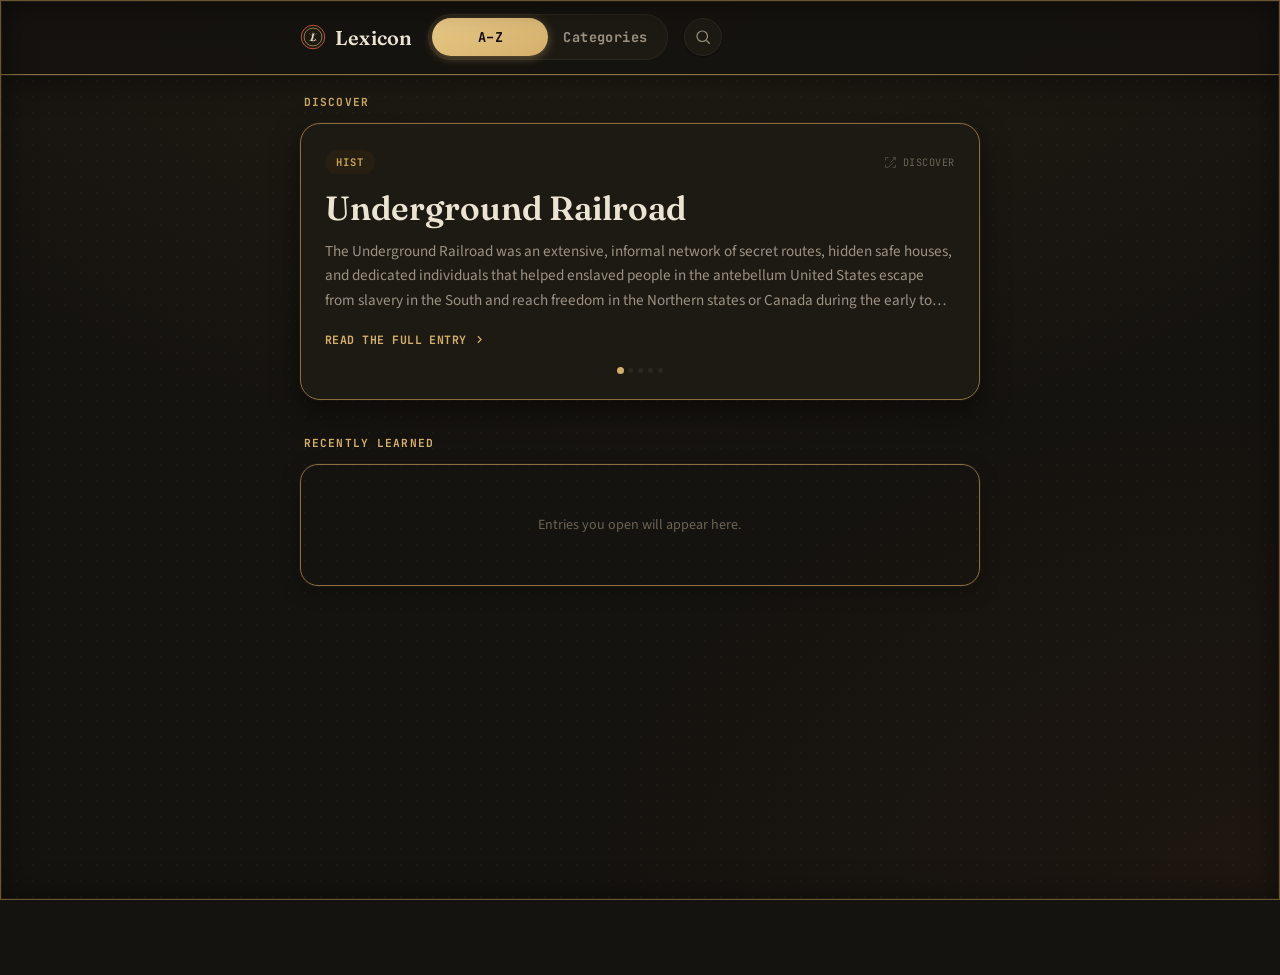
==== index.html @ 49549f56 "Initial commit" ====
<!DOCTYPE html>
<html lang="en">
<head>
<meta charset="UTF-8" />
<meta name="viewport" content="width=device-width, initial-scale=1.0, viewport-fit=cover" />
<meta name="theme-color" content="#15130F" />
<title>Lexicon — A Modern Encyclopedia</title>
<link rel="preconnect" href="https://fonts.googleapis.com">
<link rel="preconnect" href="https://fonts.gstatic.com" crossorigin>
<link href="https://fonts.googleapis.com/css2?family=Fraunces:opsz,wght@9..144,300..700&family=Source+Sans+3:wght@400;500;600&family=JetBrains+Mono:wght@500&display=swap" rel="stylesheet">
<link rel="stylesheet" href="style.css">
</head>
<body>

  <div class="app-frame" aria-hidden="true"></div>

  <!-- Top bar -->
  <header class="topbar">
    <div class="topbar-inner">
      <div class="brand" id="brand-home-btn" role="button" tabindex="0" aria-label="Go to home">
        <svg class="brand-mark" viewBox="0 0 32 32" fill="none">
          <circle cx="16" cy="16" r="15" fill="#1D1A14"/>
          <circle cx="16" cy="16" r="14.5" stroke="#C2553D" stroke-width="1.2"/>
          <circle cx="16" cy="16" r="11" stroke="#D4AF6A" stroke-width="0.8"/>
          <path d="M16 9 L16 23 M11 11 L21 21 M21 11 L11 21" stroke="#D4AF6A" stroke-width="0.7" opacity="0.5"/>
          <text x="16" y="20.5" font-family="Fraunces, serif" font-size="13" font-style="italic" font-weight="600" fill="#ECE4D3" text-anchor="middle">L</text>
        </svg>
        <span class="brand-text">Lexicon</span>
      </div>
      <div class="view-toggle" data-active="atoz" role="tablist" aria-label="Browse mode">
        <div class="toggle-slider"></div>
        <button class="toggle-btn active" data-view="atoz" role="tab" aria-selected="true">A–Z</button>
        <button class="toggle-btn" data-view="category" role="tab" aria-selected="false">Categories</button>
      </div>
      <button class="search-btn" id="search-btn" aria-label="Search">
        <svg width="18" height="18" viewBox="0 0 24 24" fill="none" stroke="currentColor" stroke-width="1.6"><circle cx="11" cy="11" r="7"/><line x1="21" y1="21" x2="16.65" y2="16.65"/></svg>
      </button>
    </div>
  </header>

  <main class="main">

    <!-- HOME VIEW -->
    <section id="view-home" class="view active">
      <div class="content-wrap home-wrap">
        <p class="home-section-label">Discover</p>
        <div class="featured-card-stage" id="featured-card-stage">
          <!-- featured card injected here -->
        </div>

        <p class="home-section-label home-recent-label">Recently Learned</p>
        <div class="recent-list-frame">
          <div class="recent-list" id="recent-list">
            <!-- recent entries injected here -->
          </div>
          <p class="recent-empty-state" id="recent-empty-state">Entries you open will appear here.</p>
        </div>
      </div>
    </section>

    <!-- A-Z VIEW -->
    <section id="view-atoz" class="view">
      <div class="content-wrap">
        <div class="list-pane" id="entry-list"></div>
      </div>
      <!-- Signature element: dictionary thumb-index rail -->
      <nav class="az-rail" id="az-rail" aria-label="Jump to letter"></nav>
    </section>

    <!-- CATEGORY VIEW -->
    <section id="view-category" class="view">
      <div class="content-wrap category-grid" id="category-grid"></div>
    </section>

    <!-- CATEGORY DETAIL (A-Z within one category) -->
    <section id="view-category-detail" class="view">
      <div class="category-detail-header">
        <button class="back-btn" id="back-to-categories">
          <span class="back-btn-icon"><svg width="15" height="15" viewBox="0 0 24 24" fill="none" stroke="currentColor" stroke-width="2.5"><path d="M15 18l-6-6 6-6"/></svg></span>
          Categories
        </button>
        <h1 class="category-detail-title" id="category-detail-title"></h1>
        <p class="category-detail-desc" id="category-detail-desc"></p>
      </div>
      <div class="content-wrap">
        <div class="list-pane" id="category-entry-list"></div>
      </div>
    </section>

    <!-- ENTRY PAGE -->
    <section id="view-entry" class="view">
      <div class="entry-page">
        <div class="entry-page-sheet">
          <div class="entry-page-sheet-inner">
            <button class="back-btn" id="back-from-entry">
              <span class="back-btn-icon"><svg width="15" height="15" viewBox="0 0 24 24" fill="none" stroke="currentColor" stroke-width="2.5"><path d="M15 18l-6-6 6-6"/></svg></span>
              Back
            </button>
            <div class="entry-page-content" id="entry-page-content"></div>
          </div>
        </div>
      </div>
    </section>

    <!-- SEARCH OVERLAY -->
    <section id="view-search" class="view">
      <div class="search-header">
        <div class="search-input-wrap">
          <svg width="18" height="18" viewBox="0 0 24 24" fill="none" stroke="currentColor" stroke-width="1.6"><circle cx="11" cy="11" r="7"/><line x1="21" y1="21" x2="16.65" y2="16.65"/></svg>
          <input type="text" id="search-input" class="search-input" placeholder="Search the encyclopedia…" autocomplete="off" autocorrect="off" spellcheck="false" />
          <button class="search-clear-btn" id="search-clear-btn" aria-label="Clear search" hidden>
            <svg width="14" height="14" viewBox="0 0 24 24" fill="none" stroke="currentColor" stroke-width="2"><path d="M18 6L6 18M6 6l12 12"/></svg>
          </button>
        </div>
        <button class="search-cancel-btn" id="search-cancel-btn">Cancel</button>
      </div>
      <div class="content-wrap">
        <div class="list-pane" id="search-results"></div>
        <div class="search-empty-state" id="search-empty-state">
          <p>Start typing to search across every category.</p>
        </div>
      </div>
    </section>

  </main>

  <script src="data.bundle.js"></script>
  <script src="app.js"></script>
</body>
</html>
---- style.css ----
/* ============================================
   LEXICON — Design Tokens
   Fine-press library, after dark: gold leaf,
   oxblood embers, parchment ink on black
   ============================================ */
:root {
  --paper:      #15130F;
  --paper-dim:  #1A1712;
  --paper-deep: #0E0C09;
  --surface:    #1D1A14;
  --surface-raised: #262119;
  --ink:        #ECE4D3;
  --ink-soft:   #9C9282;
  --ink-faint:  #6B6354;
  --oxblood:    #C2553D;
  --oxblood-deep: #8F3D2C;
  --gold:       #D4AF6A;
  --gold-soft:  #E8C988;
  --gold-dim:   #8A6E3F;
  --stone:      #4A4338;
  --hairline:   #2C2720;
  --hairline-soft: #221E18;

  /* category accents — jewel tones for dark surfaces */
  --acc-science:      #5FB8A0;
  --acc-science-bg:   #18241F;
  --acc-mythology:    #B08FE0;
  --acc-mythology-bg: #211C2C;
  --acc-art:          #E0935C;
  --acc-art-bg:       #271D14;
  --acc-history:      #C9A24E;
  --acc-history-bg:   #261F12;
  --acc-geography:    #4FA8D8;
  --acc-geography-bg: #142530;
  --acc-philosophy:   #9C8FE0;
  --acc-philosophy-bg: #1E1C2E;
  --acc-literature:   #D87FA0;
  --acc-literature-bg: #2A1820;
  --acc-music:        #E0C152;
  --acc-music-bg:     #292310;
  --acc-technology:   #5CC8D8;
  --acc-technology-bg: #122729;
  --acc-psychology:   #C083D8;
  --acc-psychology-bg: #251A2A;
  --acc-biology:      #7FC264;
  --acc-biology-bg:   #1B2715;
  --acc-astronomy:    #7D93E0;
  --acc-astronomy-bg: #1A1D2D;
  --acc-economics:    #5FBFA8;
  --acc-economics-bg: #142623;
  --acc-politics:     #D87560;
  --acc-politics-bg:  #2A1715;
  --acc-religion:     #D8AC4E;
  --acc-religion-bg:  #2A2112;
  --acc-architecture: #A89368;
  --acc-architecture-bg: #211C14;
  --acc-film:         #D8607E;
  --acc-film-bg:      #2A161C;
  --acc-sports:       #5FAD5F;
  --acc-sports-bg:    #16241A;
  --acc-food:         #E08F4E;
  --acc-food-bg:      #2A1E12;
  --acc-fashion:      #D87FC0;
  --acc-fashion-bg:   #291A26;
  --acc-medicine:     #6FC0C0;
  --acc-medicine-bg:  #152626;
  --acc-mathematics:  #8FA8D8;
  --acc-mathematics-bg: #1A1F2A;
  --acc-law:          #B89C5F;
  --acc-law-bg:       #241F14;
  --acc-linguistics:  #87C2A8;
  --acc-linguistics-bg: #18241F;
  --acc-nature:       #7FB854;
  --acc-nature-bg:    #1A2614;
  --acc-warfare:      #C26A5F;
  --acc-warfare-bg:   #251813;
  --acc-anthropology: #C2935F;
  --acc-anthropology-bg: #251E14;
  --acc-chemistry:    #6FA0D8;
  --acc-chemistry-bg: #16212D;
  --acc-exploration:  #5FB084;
  --acc-exploration-bg: #142419;
  --acc-folklore:     #C285A0;
  --acc-folklore-bg:  #25181E;

  /* premium light zones — header & entry page (vellum under a dark case) */
  --light-paper:      #FBF7EE;
  --light-paper-dim:  #F3EDDD;
  --light-surface:    #FFFEFA;
  --light-ink:        #251F16;
  --light-ink-soft:   #6E6453;
  --light-hairline:   #E6DCC4;
  --light-oxblood:    #8C3D2A;
  --light-gold:       #9C7A35;

  --frame-gold: #6B5530;
  --frame-gold-glow: rgba(106, 85, 48, 0.35);

  --font-display: 'Fraunces', serif;
  --font-body: 'Source Sans 3', sans-serif;
  --font-mono: 'JetBrains Mono', monospace;

  --max-width: 720px;

  /* elevation system — glows, not shadows */
  --shadow-xs: 0 1px 2px rgba(0,0,0,0.4);
  --shadow-sm: 0 2px 10px rgba(0,0,0,0.45), 0 0 0 1px rgba(212,175,106,0.04);
  --shadow-md: 0 10px 28px rgba(0,0,0,0.5), 0 0 0 1px rgba(212,175,106,0.06);
  --shadow-lg: 0 20px 48px rgba(0,0,0,0.6), 0 0 0 1px rgba(212,175,106,0.08);
  --shadow-gold: 0 0 0 1px rgba(212,175,106,0.22), 0 10px 24px rgba(0,0,0,0.4), 0 0 18px rgba(212,175,106,0.08);
}

* { box-sizing: border-box; }

html, body {
  margin: 0;
  padding: 0;
  background: var(--paper);
  color: var(--ink);
  font-family: var(--font-body);
  -webkit-tap-highlight-color: transparent;
  height: 100%;
}

body {
  background-image:
    radial-gradient(circle at 1px 1px, rgba(212,175,106,0.045) 1px, transparent 0),
    radial-gradient(ellipse 900px 560px at 50% -10%, rgba(212,175,106,0.07), transparent),
    radial-gradient(ellipse 700px 500px at 100% 100%, rgba(194,85,61,0.05), transparent);
  background-size: 16px 16px, 100% 100%, 100% 100%;
  background-attachment: fixed, fixed, fixed;
}

button {
  font-family: inherit;
  border: none;
  background: none;
  cursor: pointer;
  color: inherit;
}

/* Premium frame around the whole app — deep bronze edge */
.app-frame {
  position: fixed;
  inset: 0;
  z-index: 100;
  pointer-events: none;
  border: 1.5px solid var(--frame-gold);
  box-shadow:
    inset 0 0 0 1px rgba(212, 175, 106, 0.08),
    inset 0 0 32px rgba(0, 0, 0, 0.5);
}

@media (prefers-reduced-motion: reduce) {
  * { animation-duration: 0.01ms !important; transition-duration: 0.01ms !important; }
}

/* ============================================
   TOP BAR
   ============================================ */
.topbar {
  position: sticky;
  top: 0;
  z-index: 50;
  background: rgba(21, 19, 15, 0.88);
  backdrop-filter: blur(14px);
  border-bottom: 1px solid var(--gold-dim);
  box-shadow: 0 1px 0 rgba(212,175,106,0.1), 0 10px 30px rgba(0,0,0,0.35);
}

.topbar-inner {
  max-width: var(--max-width);
  margin: 0 auto;
  display: flex;
  align-items: center;
  gap: 16px;
  padding: 14px 20px;
}

.brand {
  display: flex;
  align-items: center;
  gap: 9px;
  flex-shrink: 0;
}

.brand-mark {
  width: 26px;
  height: 26px;
  flex-shrink: 0;
}

.brand-text {
  font-family: var(--font-display);
  font-weight: 600;
  font-size: 1.25rem;
  letter-spacing: 0.01em;
  color: var(--ink);
}

.view-toggle {
  display: flex;
  background: var(--surface);
  border: 1px solid var(--hairline);
  border-radius: 100px;
  padding: 4px;
  flex: 1;
  max-width: 240px;
  position: relative;
}

.toggle-btn {
  flex: 1;
  padding: 9px 16px;
  font-size: 0.85rem;
  font-weight: 700;
  font-family: var(--font-mono);
  letter-spacing: 0.03em;
  color: var(--ink-soft);
  border-radius: 100px;
  position: relative;
  z-index: 2;
  transition: color 0.3s ease;
}

.toggle-btn.active {
  color: var(--paper-deep);
}

.toggle-slider {
  position: absolute;
  top: 3px;
  left: 3px;
  width: calc(50% - 3px);
  height: calc(100% - 6px);
  background: linear-gradient(155deg, var(--gold-soft), var(--gold));
  border-radius: 100px;
  transition: transform 0.35s cubic-bezier(0.65, 0, 0.35, 1);
  z-index: 1;
  box-shadow: 0 2px 10px rgba(212,175,106,0.4);
}

.view-toggle[data-active="category"] .toggle-slider {
  transform: translateX(100%);
}

.search-btn {
  flex-shrink: 0;
  width: 38px;
  height: 38px;
  display: flex;
  align-items: center;
  justify-content: center;
  color: var(--ink-soft);
  border-radius: 50%;
  background: var(--surface);
  border: 1px solid var(--hairline);
  box-shadow: var(--shadow-xs);
  transition: background 0.2s ease, color 0.2s ease, box-shadow 0.2s ease, transform 0.2s ease, border-color 0.2s ease;
}
.search-btn:hover { background: var(--surface-raised); color: var(--gold); box-shadow: var(--shadow-gold); transform: translateY(-1px); border-color: var(--gold-dim); }

/* ============================================
   MAIN / VIEWS
   ============================================ */
.main {
  min-height: 100vh;
}

.view {
  display: none;
}
.view.active {
  display: block;
  animation: pageReveal 0.4s cubic-bezier(0.16, 1, 0.3, 1);
}

@keyframes pageReveal {
  from { opacity: 0; transform: translateY(10px) scale(0.992); }
  to { opacity: 1; transform: translateY(0) scale(1); }
}

.content-wrap {
  max-width: var(--max-width);
  margin: 0 auto;
  padding: 8px 20px 100px;
}

/* ============================================
   A-Z VIEW — list pane + gilt spine-tab rail
   ============================================ */
#view-atoz {
  position: relative;
}

.list-pane {
  padding-right: 34px; /* room to breathe before the rail */
}

.letter-group-heading {
  display: flex;
  align-items: baseline;
  gap: 14px;
  padding-top: 32px;
  margin-bottom: 6px;
  user-select: none;
}
.letter-group-heading:first-child { padding-top: 18px; }

.letter-group-heading .letter-glyph {
  font-family: var(--font-display);
  font-size: 3rem;
  font-weight: 300;
  font-style: italic;
  color: var(--gold);
  line-height: 0.8;
  text-shadow: 0 0 20px rgba(212,175,106,0.25);
}

.letter-group-heading .letter-rule {
  flex: 1;
  height: 1px;
  background: linear-gradient(90deg, var(--hairline), transparent);
}

.entry-row {
  display: flex;
  align-items: center;
  gap: 14px;
  padding: 14px 14px;
  margin: 0 -14px;
  border-radius: 14px;
  border-bottom: 1px solid transparent;
  cursor: pointer;
  transition: background 0.2s ease, box-shadow 0.2s ease, transform 0.2s ease;
  position: relative;
}

.list-pane .entry-row + .entry-row {
  margin-top: 2px;
}

.entry-dot {
  width: 8px;
  height: 8px;
  border-radius: 50%;
  flex-shrink: 0;
  box-shadow: 0 0 8px currentColor;
}
.accent-dot-science { background: var(--acc-science); color: var(--acc-science); }
.accent-dot-mythology { background: var(--acc-mythology); color: var(--acc-mythology); }
.accent-dot-art { background: var(--acc-art); color: var(--acc-art); }

.entry-row:hover,
.entry-row:focus-visible {
  background: var(--surface);
  box-shadow: var(--shadow-sm);
  transform: translateY(-1px);
  outline: none;
}

.entry-row-main {
  flex: 1;
  min-width: 0;
}

.entry-headword {
  font-family: var(--font-display);
  font-size: 1.18rem;
  font-weight: 600;
  color: var(--ink);
  display: block;
  margin-bottom: 4px;
}

.entry-tag {
  font-family: var(--font-mono);
  font-size: 0.6rem;
  font-weight: 700;
  text-transform: uppercase;
  letter-spacing: 0.1em;
  vertical-align: super;
  margin-left: 8px;
}
.accent-text-science { color: var(--acc-science); }
.accent-text-mythology { color: var(--acc-mythology); }
.accent-text-art { color: var(--acc-art); }

.entry-preview {
  font-size: 0.88rem;
  color: var(--ink-soft);
  display: block;
  overflow: hidden;
  text-overflow: ellipsis;
  white-space: nowrap;
}

.entry-chevron {
  color: var(--stone);
  flex-shrink: 0;
  transition: transform 0.25s ease, color 0.25s ease;
}
.entry-row:hover .entry-chevron {
  transform: translateX(3px);
  color: var(--gold);
}

/* Gilt spine-tab rail (signature element) */
.az-rail {
  position: fixed;
  right: 0;
  top: 50%;
  transform: translateY(-50%);
  display: flex;
  flex-direction: column;
  z-index: 40;
  background: var(--surface);
  border-radius: 16px 0 0 16px;
  padding: 8px 5px 8px 8px;
  border: 1px solid var(--hairline);
  border-right: none;
  box-shadow: var(--shadow-md);
}

.az-rail-letter {
  font-family: var(--font-mono);
  font-size: 0.56rem;
  font-weight: 600;
  width: 17px;
  height: 13px;
  display: flex;
  align-items: center;
  justify-content: center;
  color: var(--stone);
  border-radius: 3px;
  transition: color 0.15s ease, background 0.15s ease, transform 0.2s cubic-bezier(0.34,1.56,0.64,1);
}

.az-rail-letter.has-entries {
  color: var(--ink-soft);
  cursor: pointer;
}
.az-rail-letter.has-entries:hover {
  color: var(--gold);
}

.az-rail-letter.current {
  color: var(--paper-deep);
  background: linear-gradient(155deg, var(--gold-soft), var(--gold));
  transform: scale(1.3) translateX(-2px);
  box-shadow: 0 0 10px rgba(212,175,106,0.6), 0 1px 4px rgba(0,0,0,0.4);
}

/* ============================================
   CATEGORY GRID VIEW — elevated surface cards
   ============================================ */
.category-grid {
  padding-top: 24px;
  display: flex;
  flex-direction: column;
  gap: 12px;
}

.category-card {
  display: flex;
  align-items: center;
  justify-content: space-between;
  gap: 16px;
  padding: 18px 18px;
  background: var(--surface);
  border: 1px solid var(--gold-dim);
  border-radius: 16px;
  cursor: pointer;
  position: relative;
  box-shadow: var(--shadow-sm);
  transition: transform 0.25s cubic-bezier(0.25,0.8,0.25,1), box-shadow 0.25s ease, border-color 0.25s ease;
}

.category-card:hover,
.category-card:focus-visible {
  transform: translateY(-3px);
  box-shadow: var(--shadow-gold);
  border-color: var(--gold);
  outline: none;
}

.category-card-left {
  display: flex;
  align-items: center;
  gap: 16px;
  min-width: 0;
}

.category-icon {
  width: 46px;
  height: 46px;
  border-radius: 13px;
  display: flex;
  align-items: center;
  justify-content: center;
  flex-shrink: 0;
  font-family: var(--font-display);
  font-style: italic;
  font-weight: 600;
  font-size: 1.3rem;
  box-shadow: inset 0 1px 1px rgba(255,255,255,0.06), var(--shadow-xs);
}

.category-info { min-width: 0; }

.category-info .category-name {
  font-family: var(--font-display);
  font-size: 1.22rem;
  font-weight: 600;
  display: block;
  margin-bottom: 4px;
  letter-spacing: 0.01em;
  color: var(--ink);
}

.category-info .category-meta {
  font-size: 0.84rem;
  color: var(--ink-soft);
  line-height: 1.4;
}

.category-count {
  font-family: var(--font-mono);
  font-size: 0.68rem;
  font-weight: 600;
  flex-shrink: 0;
  border-radius: 100px;
  padding: 5px 11px;
}

/* per-category accent coding */
.accent-science .category-icon { background: var(--acc-science-bg); color: var(--acc-science); }
.accent-science .category-count { background: var(--acc-science-bg); color: var(--acc-science); }
.accent-mythology .category-icon { background: var(--acc-mythology-bg); color: var(--acc-mythology); }
.accent-mythology .category-count { background: var(--acc-mythology-bg); color: var(--acc-mythology); }
.accent-art .category-icon { background: var(--acc-art-bg); color: var(--acc-art); }
.accent-art .category-count { background: var(--acc-art-bg); color: var(--acc-art); }
.accent-history .category-icon { background: var(--acc-history-bg); color: var(--acc-history); }
.accent-history .category-count { background: var(--acc-history-bg); color: var(--acc-history); }
.accent-geography .category-icon { background: var(--acc-geography-bg); color: var(--acc-geography); }
.accent-geography .category-count { background: var(--acc-geography-bg); color: var(--acc-geography); }
.accent-philosophy .category-icon { background: var(--acc-philosophy-bg); color: var(--acc-philosophy); }
.accent-philosophy .category-count { background: var(--acc-philosophy-bg); color: var(--acc-philosophy); }
.accent-literature .category-icon { background: var(--acc-literature-bg); color: var(--acc-literature); }
.accent-literature .category-count { background: var(--acc-literature-bg); color: var(--acc-literature); }
.accent-music .category-icon { background: var(--acc-music-bg); color: var(--acc-music); }
.accent-music .category-count { background: var(--acc-music-bg); color: var(--acc-music); }
.accent-technology .category-icon { background: var(--acc-technology-bg); color: var(--acc-technology); }
.accent-technology .category-count { background: var(--acc-technology-bg); color: var(--acc-technology); }
.accent-psychology .category-icon { background: var(--acc-psychology-bg); color: var(--acc-psychology); }
.accent-psychology .category-count { background: var(--acc-psychology-bg); color: var(--acc-psychology); }
.accent-biology .category-icon { background: var(--acc-biology-bg); color: var(--acc-biology); }
.accent-biology .category-count { background: var(--acc-biology-bg); color: var(--acc-biology); }
.accent-astronomy .category-icon { background: var(--acc-astronomy-bg); color: var(--acc-astronomy); }
.accent-astronomy .category-count { background: var(--acc-astronomy-bg); color: var(--acc-astronomy); }
.accent-economics .category-icon { background: var(--acc-economics-bg); color: var(--acc-economics); }
.accent-economics .category-count { background: var(--acc-economics-bg); color: var(--acc-economics); }
.accent-politics .category-icon { background: var(--acc-politics-bg); color: var(--acc-politics); }
.accent-politics .category-count { background: var(--acc-politics-bg); color: var(--acc-politics); }
.accent-religion .category-icon { background: var(--acc-religion-bg); color: var(--acc-religion); }
.accent-religion .category-count { background: var(--acc-religion-bg); color: var(--acc-religion); }
.accent-architecture .category-icon { background: var(--acc-architecture-bg); color: var(--acc-architecture); }
.accent-architecture .category-count { background: var(--acc-architecture-bg); color: var(--acc-architecture); }
.accent-film .category-icon { background: var(--acc-film-bg); color: var(--acc-film); }
.accent-film .category-count { background: var(--acc-film-bg); color: var(--acc-film); }
.accent-sports .category-icon { background: var(--acc-sports-bg); color: var(--acc-sports); }
.accent-sports .category-count { background: var(--acc-sports-bg); color: var(--acc-sports); }
.accent-food .category-icon { background: var(--acc-food-bg); color: var(--acc-food); }
.accent-food .category-count { background: var(--acc-food-bg); color: var(--acc-food); }
.accent-fashion .category-icon { background: var(--acc-fashion-bg); color: var(--acc-fashion); }
.accent-fashion .category-count { background: var(--acc-fashion-bg); color: var(--acc-fashion); }
.accent-medicine .category-icon { background: var(--acc-medicine-bg); color: var(--acc-medicine); }
.accent-medicine .category-count { background: var(--acc-medicine-bg); color: var(--acc-medicine); }
.accent-mathematics .category-icon { background: var(--acc-mathematics-bg); color: var(--acc-mathematics); }
.accent-mathematics .category-count { background: var(--acc-mathematics-bg); color: var(--acc-mathematics); }
.accent-law .category-icon { background: var(--acc-law-bg); color: var(--acc-law); }
.accent-law .category-count { background: var(--acc-law-bg); color: var(--acc-law); }
.accent-linguistics .category-icon { background: var(--acc-linguistics-bg); color: var(--acc-linguistics); }
.accent-linguistics .category-count { background: var(--acc-linguistics-bg); color: var(--acc-linguistics); }
.accent-nature .category-icon { background: var(--acc-nature-bg); color: var(--acc-nature); }
.accent-nature .category-count { background: var(--acc-nature-bg); color: var(--acc-nature); }
.accent-warfare .category-icon { background: var(--acc-warfare-bg); color: var(--acc-warfare); }
.accent-warfare .category-count { background: var(--acc-warfare-bg); color: var(--acc-warfare); }
.accent-anthropology .category-icon { background: var(--acc-anthropology-bg); color: var(--acc-anthropology); }
.accent-anthropology .category-count { background: var(--acc-anthropology-bg); color: var(--acc-anthropology); }
.accent-chemistry .category-icon { background: var(--acc-chemistry-bg); color: var(--acc-chemistry); }
.accent-chemistry .category-count { background: var(--acc-chemistry-bg); color: var(--acc-chemistry); }
.accent-exploration .category-icon { background: var(--acc-exploration-bg); color: var(--acc-exploration); }
.accent-exploration .category-count { background: var(--acc-exploration-bg); color: var(--acc-exploration); }
.accent-folklore .category-icon { background: var(--acc-folklore-bg); color: var(--acc-folklore); }
.accent-folklore .category-count { background: var(--acc-folklore-bg); color: var(--acc-folklore); }

/* ============================================
   CATEGORY DETAIL VIEW
   ============================================ */
.category-detail-header {
  max-width: var(--max-width);
  margin: 0 auto;
  padding: 14px 20px 22px;
  border-bottom: 1px solid var(--hairline);
  margin-bottom: 8px;
  position: relative;
}

.category-detail-title {
  font-family: var(--font-display);
  font-size: 2.3rem;
  font-weight: 600;
  margin: 20px 0 8px;
  position: relative;
  color: var(--ink);
}

.category-detail-title::after {
  content: "";
  display: block;
  width: 36px;
  height: 3px;
  background: linear-gradient(90deg, var(--gold), var(--oxblood));
  margin-top: 10px;
  border-radius: 2px;
  box-shadow: 0 0 12px rgba(212,175,106,0.4);
}

.category-detail-desc {
  font-size: 0.94rem;
  color: var(--ink-soft);
  margin: 0;
  line-height: 1.55;
  max-width: 480px;
}

/* ============================================
   BACK BUTTON (shared) — elegant bordered pill
   ============================================ */
.back-btn {
  display: inline-flex;
  align-items: center;
  gap: 9px;
  font-family: var(--font-mono);
  font-size: 0.82rem;
  font-weight: 700;
  letter-spacing: 0.05em;
  text-transform: uppercase;
  color: var(--ink);
  padding: 10px 20px 10px 12px;
  border: 1px solid var(--hairline);
  border-radius: 100px;
  background: var(--surface);
  box-shadow: var(--shadow-sm);
  transition: box-shadow 0.25s ease, transform 0.2s ease, color 0.25s ease, border-color 0.25s ease;
}

.back-btn .back-btn-icon {
  display: flex;
  align-items: center;
  justify-content: center;
  width: 26px;
  height: 26px;
  border-radius: 50%;
  background: var(--gold);
  color: var(--paper-deep);
  flex-shrink: 0;
  transition: transform 0.25s cubic-bezier(0.34,1.56,0.64,1), background 0.25s ease;
}

.back-btn:hover {
  box-shadow: var(--shadow-gold);
  transform: translateY(-1px);
  color: var(--gold-soft);
  border-color: var(--gold-dim);
}
.back-btn:hover .back-btn-icon {
  transform: translateX(-2px);
  background: var(--gold-soft);
}

.back-btn:active {
  transform: translateY(0);
}

/* ============================================
   SEARCH OVERLAY
   ============================================ */
.search-header {
  position: sticky;
  top: 0;
  z-index: 50;
  display: flex;
  align-items: center;
  gap: 10px;
  background: rgba(21, 19, 15, 0.95);
  backdrop-filter: blur(14px);
  border-bottom: 1px solid var(--hairline);
  padding: 14px 20px;
  max-width: var(--max-width);
  margin: 0 auto;
}

.search-input-wrap {
  flex: 1;
  display: flex;
  align-items: center;
  gap: 10px;
  background: var(--surface);
  border: 1px solid var(--hairline);
  border-radius: 100px;
  padding: 9px 14px;
  color: var(--ink-soft);
  transition: border-color 0.2s ease, box-shadow 0.2s ease;
}

.search-input-wrap:focus-within {
  border-color: var(--gold-dim);
  box-shadow: 0 0 0 1px rgba(212,175,106,0.15);
}

.search-input-wrap svg {
  flex-shrink: 0;
}

.search-input {
  flex: 1;
  min-width: 0;
  background: none;
  border: none;
  outline: none;
  color: var(--ink);
  font-family: var(--font-body);
  font-size: 0.95rem;
}
.search-input::placeholder {
  color: var(--ink-faint);
}

.search-clear-btn {
  flex-shrink: 0;
  display: flex;
  align-items: center;
  justify-content: center;
  width: 20px;
  height: 20px;
  border-radius: 50%;
  color: var(--ink-faint);
  transition: color 0.2s ease, background 0.2s ease;
}
.search-clear-btn:hover {
  color: var(--ink);
  background: var(--surface-raised);
}

.search-cancel-btn {
  flex-shrink: 0;
  font-family: var(--font-mono);
  font-size: 0.78rem;
  font-weight: 600;
  letter-spacing: 0.02em;
  color: var(--gold);
  padding: 8px 4px;
}
.search-cancel-btn:hover {
  color: var(--gold-soft);
}

.search-empty-state {
  padding: 60px 20px;
  text-align: center;
  color: var(--ink-faint);
  font-size: 0.92rem;
  display: none;
}
.search-empty-state.visible {
  display: block;
}

.search-no-results {
  padding: 60px 20px;
  text-align: center;
  color: var(--ink-soft);
  font-size: 0.92rem;
}
.search-no-results strong {
  color: var(--ink);
  font-family: var(--font-display);
  font-style: italic;
  font-weight: 600;
}

.search-result-count {
  font-family: var(--font-mono);
  font-size: 0.68rem;
  letter-spacing: 0.06em;
  text-transform: uppercase;
  color: var(--ink-faint);
  padding: 18px 4px 6px;
}

.search-highlight {
  background: none;
  color: var(--gold);
  font-weight: 600;
}

/* ============================================
   HOME VIEW
   ============================================ */
.brand {
  cursor: pointer;
  transition: opacity 0.2s ease;
}
.brand:hover {
  opacity: 0.85;
}

.home-wrap {
  padding-top: 20px;
}

.home-section-label {
  font-family: var(--font-mono);
  font-size: 0.7rem;
  font-weight: 700;
  letter-spacing: 0.1em;
  text-transform: uppercase;
  color: var(--gold);
  margin: 0 4px 14px;
}

.home-recent-label {
  margin-top: 36px;
}

/* Featured card stage: fixed height so the fade transition doesn't jump the layout */
.featured-card-stage {
  position: relative;
  min-height: 260px;
}

.featured-card {
  background: var(--surface);
  border: 1px solid var(--gold-dim);
  border-radius: 20px;
  padding: 26px 24px;
  cursor: pointer;
  box-shadow: var(--shadow-md);
  transition: transform 0.25s cubic-bezier(0.25,0.8,0.25,1), box-shadow 0.25s ease, border-color 0.25s ease, opacity 0.5s ease;
  opacity: 1;
}

.featured-card.fade-out {
  opacity: 0;
}

.featured-card:hover,
.featured-card:focus-visible {
  transform: translateY(-3px);
  box-shadow: var(--shadow-gold);
  border-color: var(--gold);
  outline: none;
}

.featured-card-top {
  display: flex;
  align-items: center;
  justify-content: space-between;
  margin-bottom: 16px;
}

.featured-card-tag {
  font-family: var(--font-mono);
  font-size: 0.66rem;
  font-weight: 700;
  text-transform: uppercase;
  letter-spacing: 0.1em;
  padding: 5px 11px;
  border-radius: 100px;
}

.featured-card-random-label {
  font-family: var(--font-mono);
  font-size: 0.64rem;
  color: var(--ink-faint);
  letter-spacing: 0.05em;
  text-transform: uppercase;
  display: flex;
  align-items: center;
  gap: 6px;
}

.featured-card-random-label svg {
  opacity: 0.7;
}

.featured-card-headword {
  font-family: var(--font-display);
  font-size: 2.1rem;
  font-weight: 600;
  color: var(--ink);
  margin: 0 0 12px;
  line-height: 1.1;
}

.featured-card-desc {
  font-size: 0.95rem;
  line-height: 1.6;
  color: var(--ink-soft);
  margin: 0 0 16px;
  display: -webkit-box;
  -webkit-line-clamp: 3;
  -webkit-box-orient: vertical;
  overflow: hidden;
}

.featured-card-cta {
  font-family: var(--font-mono);
  font-size: 0.72rem;
  font-weight: 700;
  letter-spacing: 0.04em;
  text-transform: uppercase;
  color: var(--gold);
  display: inline-flex;
  align-items: center;
  gap: 6px;
}
.featured-card:hover .featured-card-cta {
  gap: 9px;
}
.featured-card-cta svg {
  transition: transform 0.25s ease;
}
.featured-card:hover .featured-card-cta svg {
  transform: translateX(2px);
}

/* progress dots showing rotation position */
.featured-progress {
  display: flex;
  gap: 5px;
  margin-top: 18px;
  justify-content: center;
}
.featured-progress-dot {
  width: 5px;
  height: 5px;
  border-radius: 50%;
  background: var(--hairline);
  transition: background 0.3s ease, transform 0.3s ease;
}
.featured-progress-dot.current {
  background: var(--gold);
  transform: scale(1.4);
}

/* Recently learned list */
.recent-list-frame {
  border: 1px solid var(--gold-dim);
  border-radius: 18px;
  padding: 6px 14px;
  box-shadow: 0 0 0 1px rgba(212,175,106,0.06), 0 6px 20px rgba(0,0,0,0.25);
}

.recent-list .entry-row {
  margin: 0 -14px;
}

.recent-list .entry-row:last-child {
  border-bottom: none;
}

.recent-empty-state {
  display: none;
  text-align: center;
  padding: 30px 20px;
  color: var(--ink-faint);
  font-size: 0.88rem;
}
.recent-empty-state.visible {
  display: block;
}

/* ============================================
   ENTRY PAGE — illuminated book-page layout
   A light vellum page set against the dark shell
   ============================================ */
.entry-page {
  margin: 0;
  padding: 0;
}

.entry-page-sheet {
  background: var(--light-paper);
  min-height: calc(100vh - 60px);
  box-shadow:
    inset 0 1px 0 rgba(255,255,255,0.5),
    0 -12px 28px -10px rgba(0,0,0,0.45);
  position: relative;
}

.entry-page-sheet::before {
  content: "";
  position: absolute;
  top: 0;
  left: 0;
  right: 0;
  height: 1px;
  background: linear-gradient(90deg, transparent, var(--frame-gold-glow), transparent);
}

.entry-page-sheet-inner {
  max-width: var(--max-width);
  margin: 0 auto;
  padding: 20px 24px 80px;
}

.entry-page .back-btn {
  color: var(--light-ink);
  border-color: var(--light-hairline);
  background: var(--light-surface);
  box-shadow: 0 1px 3px rgba(37,31,22,0.08);
}
.entry-page .back-btn .back-btn-icon {
  background: var(--light-oxblood);
  color: var(--light-surface);
}
.entry-page .back-btn:hover {
  color: var(--light-oxblood);
  border-color: var(--frame-gold);
  box-shadow: 0 4px 12px rgba(156,122,53,0.2);
}
.entry-page .back-btn:hover .back-btn-icon {
  background: #6E2D1E;
}

.entry-page-content {
  padding-top: 22px;
  position: relative;
}

.entry-page-tag {
  font-family: var(--font-mono);
  font-size: 0.68rem;
  font-weight: 600;
  text-transform: uppercase;
  letter-spacing: 0.14em;
  color: var(--light-gold);
  display: inline-flex;
  align-items: center;
  gap: 8px;
}
.entry-page-tag::before {
  content: "";
  width: 16px;
  height: 1px;
  background: var(--light-gold);
}

.entry-page-headword {
  font-family: var(--font-display);
  font-size: 2.9rem;
  font-weight: 600;
  line-height: 1.05;
  margin: 14px 0 6px;
  color: var(--light-ink);
  letter-spacing: -0.01em;
}

.entry-page-letter-rule {
  display: flex;
  align-items: center;
  gap: 12px;
  margin: 20px 0 30px;
  color: var(--stone);
}
.entry-page-letter-rule .rule-line {
  flex: 1;
  height: 1px;
  background: linear-gradient(90deg, var(--light-hairline), transparent);
}
.entry-page-letter-rule .rule-letter {
  font-family: var(--font-mono);
  font-size: 0.7rem;
  letter-spacing: 0.05em;
  color: var(--light-ink-soft);
}

.entry-page-body {
  font-size: 1.08rem;
  line-height: 1.8;
  color: var(--light-ink);
  font-weight: 400;
}

/* Illuminated drop-cap: oxblood on vellum */
.entry-page-body::first-letter {
  font-family: var(--font-display);
  font-size: 3.6rem;
  font-weight: 600;
  font-style: italic;
  color: var(--light-oxblood);
  float: left;
  line-height: 0.78;
  padding-right: 10px;
  padding-top: 6px;
}

/* ============================================
   RESPONSIVE
   ============================================ */
@media (max-width: 480px) {
  .brand-text { font-size: 1.05rem; }
  .brand-mark { width: 22px; height: 22px; }
  .entry-page-headword { font-size: 2.2rem; }
  .entry-page-body::first-letter { font-size: 2.6rem; }
  .featured-card-headword { font-size: 1.7rem; }
  .featured-card { padding: 22px 18px; }
  .az-rail { padding: 6px 4px 6px 6px; }
  .az-rail-letter { width: 14px; height: 11px; font-size: 0.5rem; }
  .list-pane { padding-right: 26px; }
  .category-index { font-size: 1.7rem; width: 36px; }
  .category-card { padding: 18px 16px; }

  /* Header: tighten everything else so the toggle can stay legible */
  .topbar-inner { padding: 10px 12px; gap: 8px; }
  .brand-text { display: none; }
  .brand-mark { width: 24px; height: 24px; }
  .view-toggle { max-width: none; flex: 1 1 auto; min-width: 0; padding: 3px; }
  .toggle-btn {
    padding: 8px 8px;
    font-size: 0.74rem;
    letter-spacing: 0.01em;
    white-space: nowrap;
  }
  .search-btn { width: 32px; height: 32px; flex-shrink: 0; }

  .back-btn { font-size: 0.78rem; padding: 9px 16px 9px 11px; }
  .back-btn .back-btn-icon { width: 24px; height: 24px; }
}

@media (max-width: 360px) {
  .toggle-btn { font-size: 0.7rem; padding: 8px 5px; }
  .back-btn { font-size: 0.72rem; padding: 8px 14px 8px 10px; gap: 7px; }
}
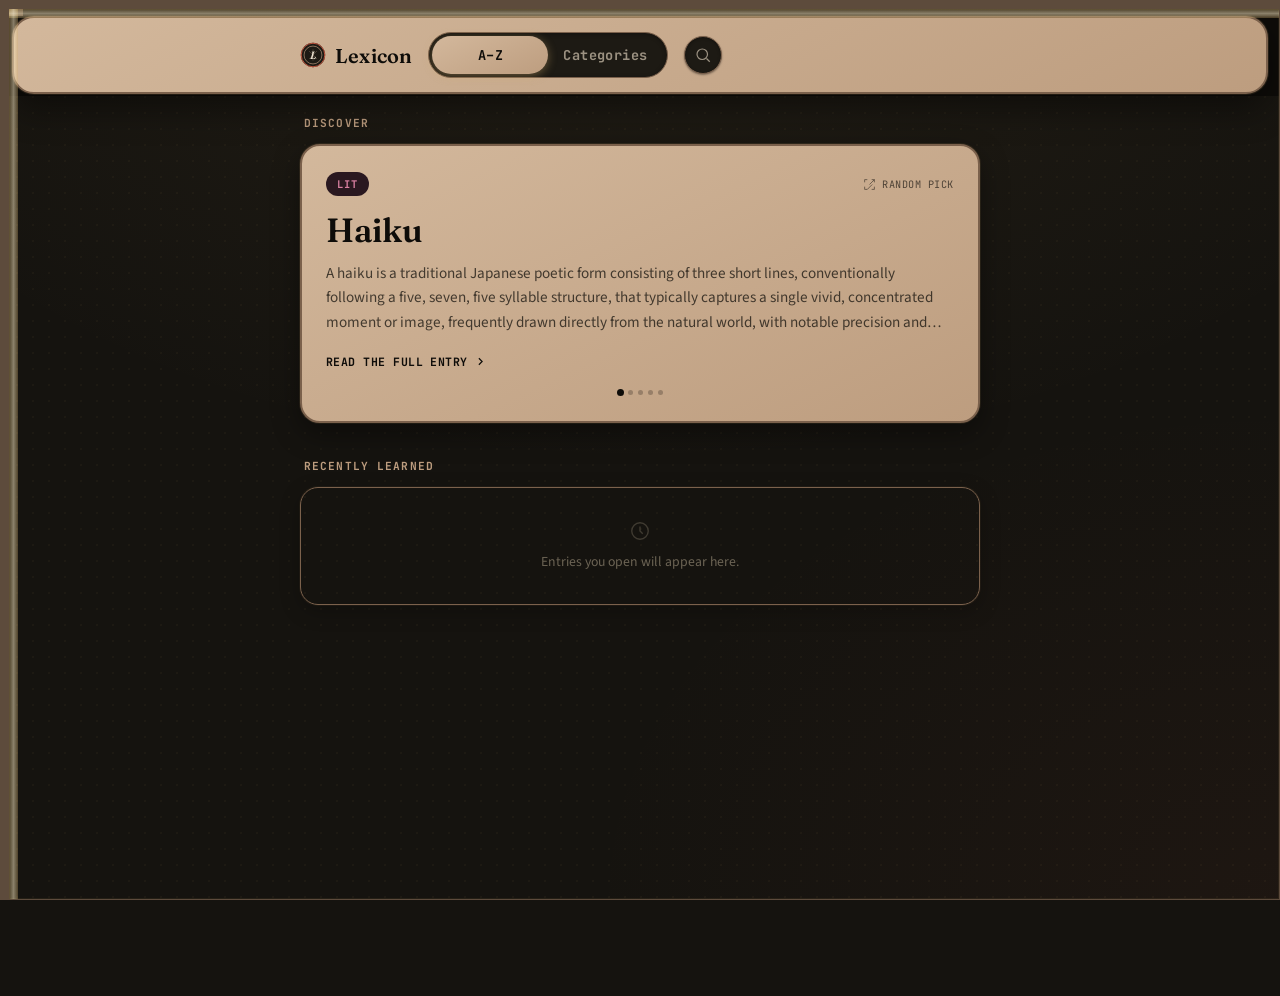
==== commit d67e1f0c: "Updating the encyclopedia app" ====
--- a/index.html
+++ b/index.html
@@ -13,16 +13,18 @@
 <body>
 
   <div class="app-frame" aria-hidden="true"></div>
+  <div class="app-frame-corner" aria-hidden="true"></div>
 
   <!-- Top bar -->
-  <header class="topbar">
-    <div class="topbar-inner">
+  <div class="topbar-backing">
+    <header class="topbar">
+      <div class="topbar-inner">
       <div class="brand" id="brand-home-btn" role="button" tabindex="0" aria-label="Go to home">
         <svg class="brand-mark" viewBox="0 0 32 32" fill="none">
           <circle cx="16" cy="16" r="15" fill="#1D1A14"/>
           <circle cx="16" cy="16" r="14.5" stroke="#C2553D" stroke-width="1.2"/>
-          <circle cx="16" cy="16" r="11" stroke="#D4AF6A" stroke-width="0.8"/>
-          <path d="M16 9 L16 23 M11 11 L21 21 M21 11 L11 21" stroke="#D4AF6A" stroke-width="0.7" opacity="0.5"/>
+          <circle cx="16" cy="16" r="11" stroke="#BD9D7F" stroke-width="0.8"/>
+          <path d="M16 9 L16 23 M11 11 L21 21 M21 11 L11 21" stroke="#BD9D7F" stroke-width="0.7" opacity="0.5"/>
           <text x="16" y="20.5" font-family="Fraunces, serif" font-size="13" font-style="italic" font-weight="600" fill="#ECE4D3" text-anchor="middle">L</text>
         </svg>
         <span class="brand-text">Lexicon</span>
@@ -37,6 +39,7 @@
       </button>
     </div>
   </header>
+  </div>
 
   <main class="main">
 
@@ -53,7 +56,10 @@
           <div class="recent-list" id="recent-list">
             <!-- recent entries injected here -->
           </div>
-          <p class="recent-empty-state" id="recent-empty-state">Entries you open will appear here.</p>
+          <div class="recent-empty-state" id="recent-empty-state">
+            <svg width="22" height="22" viewBox="0 0 24 24" fill="none" stroke="currentColor" stroke-width="1.5"><circle cx="12" cy="12" r="9"/><path d="M12 7v5l3 3"/></svg>
+            <p>Entries you open will appear here.</p>
+          </div>
         </div>
       </div>
     </section>
--- a/style.css
+++ b/style.css
@@ -14,9 +14,9 @@
   --ink-faint:  #6B6354;
   --oxblood:    #C2553D;
   --oxblood-deep: #8F3D2C;
-  --gold:       #D4AF6A;
-  --gold-soft:  #E8C988;
-  --gold-dim:   #8A6E3F;
+  --gold:       #BD9D7F;
+  --gold-soft:  #D3B89C;
+  --gold-dim:   #7B614C;
   --stone:      #4A4338;
   --hairline:   #2C2720;
   --hairline-soft: #221E18;
@@ -93,7 +93,7 @@
   --light-oxblood:    #8C3D2A;
   --light-gold:       #9C7A35;
 
-  --frame-gold: #6B5530;
+  --frame-gold: #5D4B3C;
   --frame-gold-glow: rgba(106, 85, 48, 0.35);
 
   --font-display: 'Fraunces', serif;
@@ -119,7 +119,7 @@
   color: var(--ink);
   font-family: var(--font-body);
   -webkit-tap-highlight-color: transparent;
-  height: 100%;
+  min-height: 100%;
 }
 
 body {
@@ -145,10 +145,50 @@
   inset: 0;
   z-index: 100;
   pointer-events: none;
-  border: 1.5px solid var(--frame-gold);
-  box-shadow:
-    inset 0 0 0 1px rgba(212, 175, 106, 0.08),
-    inset 0 0 32px rgba(0, 0, 0, 0.5);
+  border-top: 9px solid var(--frame-gold);
+  border-right: 1.5px solid var(--frame-gold);
+  border-bottom: 1.5px solid var(--frame-gold);
+  border-left: 9px solid var(--frame-gold);
+  box-shadow: inset 0 0 0 1px rgba(212, 175, 106, 0.08);
+}
+
+.app-frame::before {
+  content: "";
+  position: absolute;
+  top: 0;
+  bottom: 0;
+  left: 0;
+  width: 9px;
+  background: linear-gradient(90deg,
+    rgba(212,175,106,0.3) 0%,
+    rgba(255,237,196,0.5) 50%,
+    rgba(212,175,106,0.3) 100%);
+  mix-blend-mode: overlay;
+}
+
+.app-frame::after {
+  content: "";
+  position: absolute;
+  top: 0;
+  left: 0;
+  right: 0;
+  height: 9px;
+  background: linear-gradient(180deg,
+    rgba(212,175,106,0.3) 0%,
+    rgba(255,237,196,0.5) 50%,
+    rgba(212,175,106,0.3) 100%);
+  mix-blend-mode: overlay;
+}
+
+.app-frame-corner {
+  position: fixed;
+  top: 0;
+  left: 0;
+  width: 23px;
+  height: 23px;
+  z-index: 49;
+  pointer-events: none;
+  background: var(--frame-gold);
 }
 
 @media (prefers-reduced-motion: reduce) {
@@ -158,14 +198,24 @@
 /* ============================================
    TOP BAR
    ============================================ */
-.topbar {
+.topbar-backing {
   position: sticky;
   top: 0;
   z-index: 50;
-  background: rgba(21, 19, 15, 0.88);
-  backdrop-filter: blur(14px);
-  border-bottom: 1px solid var(--gold-dim);
-  box-shadow: 0 1px 0 rgba(212,175,106,0.1), 0 10px 30px rgba(0,0,0,0.35);
+  background: var(--paper-deep);
+  padding-bottom: 2px;
+}
+
+.topbar-backing.hidden-for-search {
+  display: none;
+}
+
+.topbar {
+  margin: 16px 12px 0;
+  background: linear-gradient(155deg, var(--gold-soft), var(--gold));
+  border: 2px solid var(--gold-dim);
+  border-radius: 22px;
+  box-shadow: 0 0 0 1px rgba(212,175,106,0.12), 0 14px 34px rgba(0,0,0,0.45);
 }
 
 .topbar-inner {
@@ -195,18 +245,19 @@
   font-weight: 600;
   font-size: 1.25rem;
   letter-spacing: 0.01em;
-  color: var(--ink);
+  color: var(--paper-deep);
 }
 
 .view-toggle {
   display: flex;
   background: var(--surface);
-  border: 1px solid var(--hairline);
+  border: 1px solid var(--gold-dim);
   border-radius: 100px;
   padding: 4px;
   flex: 1;
   max-width: 240px;
   position: relative;
+  box-shadow: inset 0 1px 4px rgba(0,0,0,0.35);
 }
 
 .toggle-btn {
@@ -254,8 +305,8 @@
   color: var(--ink-soft);
   border-radius: 50%;
   background: var(--surface);
-  border: 1px solid var(--hairline);
-  box-shadow: var(--shadow-xs);
+  border: 1px solid var(--gold-dim);
+  box-shadow: var(--shadow-xs), inset 0 1px 3px rgba(0,0,0,0.35);
   transition: background 0.2s ease, color 0.2s ease, box-shadow 0.2s ease, transform 0.2s ease, border-color 0.2s ease;
 }
 .search-btn:hover { background: var(--surface-raised); color: var(--gold); box-shadow: var(--shadow-gold); transform: translateY(-1px); border-color: var(--gold-dim); }
@@ -694,8 +745,7 @@
   display: flex;
   align-items: center;
   gap: 10px;
-  background: rgba(21, 19, 15, 0.95);
-  backdrop-filter: blur(14px);
+  background: rgba(17, 15, 11, 0.97);
   border-bottom: 1px solid var(--hairline);
   padding: 14px 20px;
   max-width: var(--max-width);
@@ -842,12 +892,12 @@
 }
 
 .featured-card {
-  background: var(--surface);
-  border: 1px solid var(--gold-dim);
+  background: linear-gradient(155deg, var(--gold-soft), var(--gold));
+  border: 2px solid var(--gold-dim);
   border-radius: 20px;
   padding: 26px 24px;
   cursor: pointer;
-  box-shadow: var(--shadow-md);
+  box-shadow: 0 10px 28px rgba(0,0,0,0.4), 0 0 0 1px rgba(212,175,106,0.12);
   transition: transform 0.25s cubic-bezier(0.25,0.8,0.25,1), box-shadow 0.25s ease, border-color 0.25s ease, opacity 0.5s ease;
   opacity: 1;
 }
@@ -859,8 +909,8 @@
 .featured-card:hover,
 .featured-card:focus-visible {
   transform: translateY(-3px);
-  box-shadow: var(--shadow-gold);
-  border-color: var(--gold);
+  box-shadow: 0 16px 36px rgba(0,0,0,0.45), 0 0 0 1px rgba(212,175,106,0.2);
+  border-color: var(--paper-deep);
   outline: none;
 }
 
@@ -884,7 +934,7 @@
 .featured-card-random-label {
   font-family: var(--font-mono);
   font-size: 0.64rem;
-  color: var(--ink-faint);
+  color: rgba(14,12,9,0.65);
   letter-spacing: 0.05em;
   text-transform: uppercase;
   display: flex;
@@ -893,14 +943,14 @@
 }
 
 .featured-card-random-label svg {
-  opacity: 0.7;
+  opacity: 0.75;
 }
 
 .featured-card-headword {
   font-family: var(--font-display);
   font-size: 2.1rem;
   font-weight: 600;
-  color: var(--ink);
+  color: var(--paper-deep);
   margin: 0 0 12px;
   line-height: 1.1;
 }
@@ -908,7 +958,7 @@
 .featured-card-desc {
   font-size: 0.95rem;
   line-height: 1.6;
-  color: var(--ink-soft);
+  color: rgba(14,12,9,0.72);
   margin: 0 0 16px;
   display: -webkit-box;
   -webkit-line-clamp: 3;
@@ -922,7 +972,7 @@
   font-weight: 700;
   letter-spacing: 0.04em;
   text-transform: uppercase;
-  color: var(--gold);
+  color: var(--paper-deep);
   display: inline-flex;
   align-items: center;
   gap: 6px;
@@ -948,11 +998,11 @@
   width: 5px;
   height: 5px;
   border-radius: 50%;
-  background: var(--hairline);
+  background: rgba(14,12,9,0.25);
   transition: background 0.3s ease, transform 0.3s ease;
 }
 .featured-progress-dot.current {
-  background: var(--gold);
+  background: var(--paper-deep);
   transform: scale(1.4);
 }
 
@@ -974,13 +1024,22 @@
 
 .recent-empty-state {
   display: none;
+  flex-direction: column;
+  align-items: center;
+  gap: 10px;
   text-align: center;
-  padding: 30px 20px;
+  padding: 26px 20px;
   color: var(--ink-faint);
-  font-size: 0.88rem;
+  font-size: 0.86rem;
+}
+.recent-empty-state svg {
+  opacity: 0.5;
+}
+.recent-empty-state p {
+  margin: 0;
 }
 .recent-empty-state.visible {
-  display: block;
+  display: flex;
 }
 
 /* ============================================
@@ -995,20 +1054,8 @@
 .entry-page-sheet {
   background: var(--light-paper);
   min-height: calc(100vh - 60px);
-  box-shadow:
-    inset 0 1px 0 rgba(255,255,255,0.5),
-    0 -12px 28px -10px rgba(0,0,0,0.45);
+  box-shadow: inset 0 1px 0 rgba(255,255,255,0.5);
   position: relative;
-}
-
-.entry-page-sheet::before {
-  content: "";
-  position: absolute;
-  top: 0;
-  left: 0;
-  right: 0;
-  height: 1px;
-  background: linear-gradient(90deg, transparent, var(--frame-gold-glow), transparent);
 }
 
 .entry-page-sheet-inner {
@@ -1125,6 +1172,7 @@
   .category-card { padding: 18px 16px; }
 
   /* Header: tighten everything else so the toggle can stay legible */
+  .topbar { margin: 14px 8px 0; border-radius: 18px; }
   .topbar-inner { padding: 10px 12px; gap: 8px; }
   .brand-text { display: none; }
   .brand-mark { width: 24px; height: 24px; }
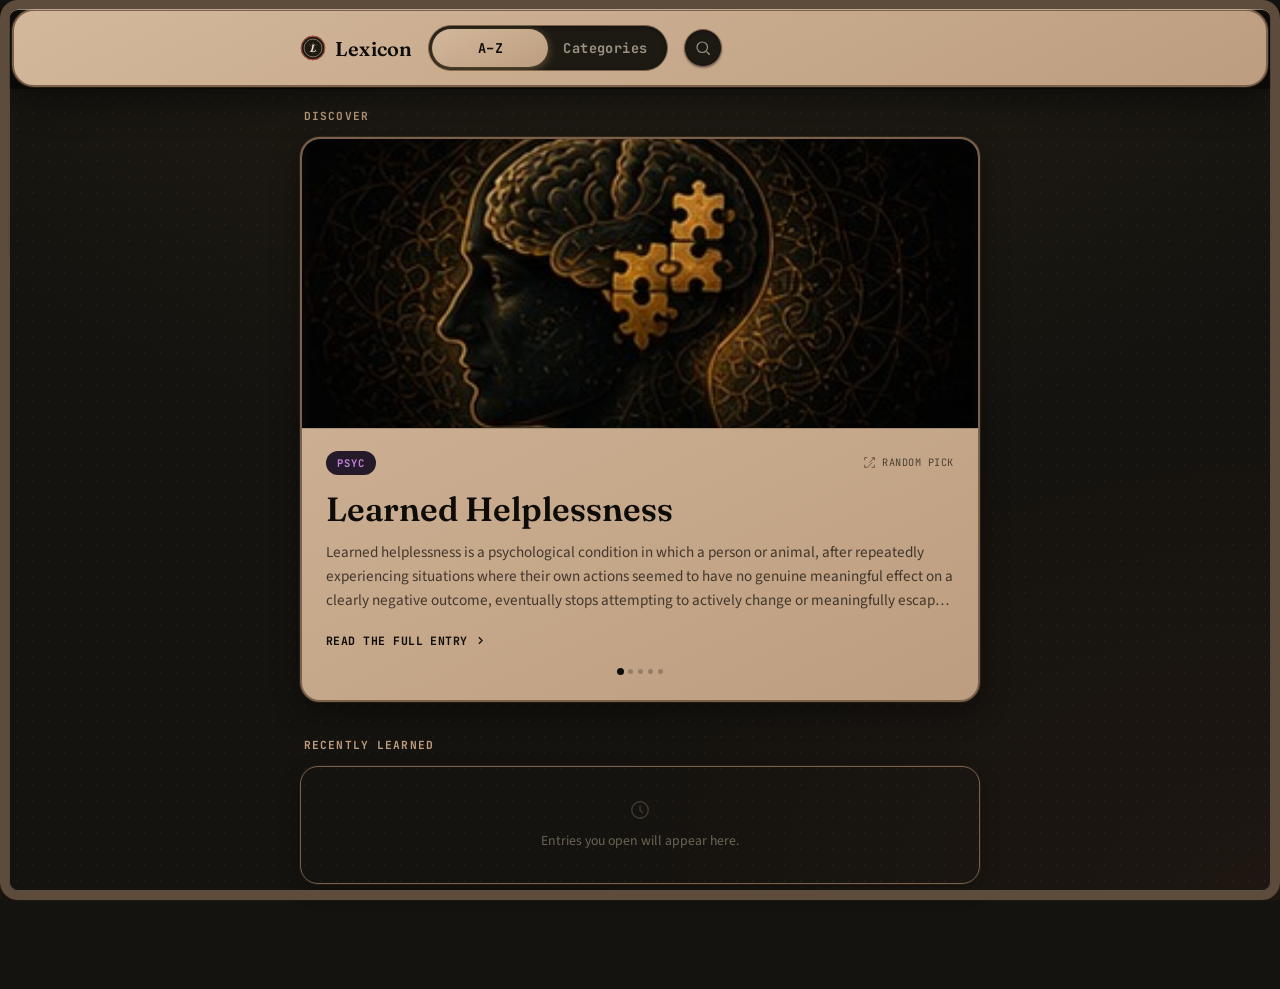
==== commit 9148deec: "New Update in Lexicon" ====
--- a/index.html
+++ b/index.html
@@ -97,11 +97,14 @@
     <section id="view-entry" class="view">
       <div class="entry-page">
         <div class="entry-page-sheet">
-          <div class="entry-page-sheet-inner">
-            <button class="back-btn" id="back-from-entry">
+          <div class="entry-page-hero" id="entry-page-hero">
+            <img id="entry-page-hero-img" src="" alt="" loading="lazy">
+            <button class="back-btn back-btn-overlay" id="back-from-entry">
               <span class="back-btn-icon"><svg width="15" height="15" viewBox="0 0 24 24" fill="none" stroke="currentColor" stroke-width="2.5"><path d="M15 18l-6-6 6-6"/></svg></span>
               Back
             </button>
+          </div>
+          <div class="entry-page-sheet-inner">
             <div class="entry-page-content" id="entry-page-content"></div>
           </div>
         </div>
--- a/style.css
+++ b/style.css
@@ -145,50 +145,17 @@
   inset: 0;
   z-index: 100;
   pointer-events: none;
-  border-top: 9px solid var(--frame-gold);
-  border-right: 1.5px solid var(--frame-gold);
-  border-bottom: 1.5px solid var(--frame-gold);
-  border-left: 9px solid var(--frame-gold);
-  box-shadow: inset 0 0 0 1px rgba(212, 175, 106, 0.08);
-}
-
-.app-frame::before {
-  content: "";
-  position: absolute;
-  top: 0;
-  bottom: 0;
-  left: 0;
-  width: 9px;
-  background: linear-gradient(90deg,
-    rgba(212,175,106,0.3) 0%,
-    rgba(255,237,196,0.5) 50%,
-    rgba(212,175,106,0.3) 100%);
-  mix-blend-mode: overlay;
-}
-
-.app-frame::after {
-  content: "";
-  position: absolute;
-  top: 0;
-  left: 0;
-  right: 0;
-  height: 9px;
-  background: linear-gradient(180deg,
-    rgba(212,175,106,0.3) 0%,
-    rgba(255,237,196,0.5) 50%,
-    rgba(212,175,106,0.3) 100%);
-  mix-blend-mode: overlay;
+  border: 9px solid var(--frame-gold);
+  border-radius: 18px;
+  box-shadow:
+    inset 0 0 0 1px rgba(255,237,210,0.25),
+    inset 0 1px 0 rgba(255,237,210,0.35),
+    inset 0 -1px 0 rgba(80,50,20,0.3),
+    0 0 0 1px rgba(80,50,20,0.15);
 }
 
 .app-frame-corner {
-  position: fixed;
-  top: 0;
-  left: 0;
-  width: 23px;
-  height: 23px;
-  z-index: 49;
-  pointer-events: none;
-  background: var(--frame-gold);
+  display: none;
 }
 
 @media (prefers-reduced-motion: reduce) {
@@ -211,7 +178,7 @@
 }
 
 .topbar {
-  margin: 16px 12px 0;
+  margin: 9px 12px 0;
   background: linear-gradient(155deg, var(--gold-soft), var(--gold));
   border: 2px solid var(--gold-dim);
   border-radius: 22px;
@@ -459,17 +426,16 @@
 /* Gilt spine-tab rail (signature element) */
 .az-rail {
   position: fixed;
-  right: 0;
+  right: 9px;
   top: 50%;
   transform: translateY(-50%);
   display: flex;
   flex-direction: column;
   z-index: 40;
   background: var(--surface);
-  border-radius: 16px 0 0 16px;
+  border-radius: 14px;
   padding: 8px 5px 8px 8px;
   border: 1px solid var(--hairline);
-  border-right: none;
   box-shadow: var(--shadow-md);
 }
 
@@ -895,11 +861,30 @@
   background: linear-gradient(155deg, var(--gold-soft), var(--gold));
   border: 2px solid var(--gold-dim);
   border-radius: 20px;
-  padding: 26px 24px;
+  padding: 0;
+  overflow: hidden;
   cursor: pointer;
   box-shadow: 0 10px 28px rgba(0,0,0,0.4), 0 0 0 1px rgba(212,175,106,0.12);
   transition: transform 0.25s cubic-bezier(0.25,0.8,0.25,1), box-shadow 0.25s ease, border-color 0.25s ease, opacity 0.5s ease;
   opacity: 1;
+}
+
+.featured-card-image {
+  width: 100%;
+  aspect-ratio: 21 / 9;
+  overflow: hidden;
+  border-bottom: 1px solid rgba(0,0,0,0.15);
+}
+
+.featured-card-image img {
+  width: 100%;
+  height: 100%;
+  object-fit: cover;
+  display: block;
+}
+
+.featured-card-body {
+  padding: 22px 24px 26px;
 }
 
 .featured-card.fade-out {
@@ -1058,34 +1043,59 @@
   position: relative;
 }
 
+.entry-page-hero {
+  position: relative;
+  width: 100%;
+  aspect-ratio: 21 / 9;
+  overflow: hidden;
+  background: var(--paper-deep);
+}
+
+.entry-page-hero img {
+  width: 100%;
+  height: 100%;
+  object-fit: cover;
+  display: block;
+}
+
+.back-btn-overlay {
+  position: absolute;
+  top: 14px;
+  left: 14px;
+  background: rgba(14,12,9,0.55);
+  color: var(--ink);
+  border-color: rgba(255,255,255,0.18);
+  backdrop-filter: blur(6px);
+  -webkit-backdrop-filter: blur(6px);
+}
+.back-btn-overlay .back-btn-icon {
+  background: rgba(255,255,255,0.16);
+  color: var(--ink);
+}
+.back-btn-overlay:hover {
+  background: rgba(14,12,9,0.75);
+  color: var(--gold-soft);
+  border-color: rgba(255,255,255,0.3);
+}
+.back-btn-overlay:hover .back-btn-icon {
+  background: rgba(255,255,255,0.26);
+}
+
 .entry-page-sheet-inner {
   max-width: var(--max-width);
   margin: 0 auto;
   padding: 20px 24px 80px;
 }
 
-.entry-page .back-btn {
-  color: var(--light-ink);
-  border-color: var(--light-hairline);
-  background: var(--light-surface);
-  box-shadow: 0 1px 3px rgba(37,31,22,0.08);
-}
-.entry-page .back-btn .back-btn-icon {
-  background: var(--light-oxblood);
-  color: var(--light-surface);
-}
-.entry-page .back-btn:hover {
-  color: var(--light-oxblood);
-  border-color: var(--frame-gold);
-  box-shadow: 0 4px 12px rgba(156,122,53,0.2);
-}
-.entry-page .back-btn:hover .back-btn-icon {
-  background: #6E2D1E;
-}
-
 .entry-page-content {
   padding-top: 22px;
   position: relative;
+}
+
+.entry-page-tag-row {
+  display: flex;
+  align-items: center;
+  gap: 10px;
 }
 
 .entry-page-tag {
@@ -1172,7 +1182,7 @@
   .category-card { padding: 18px 16px; }
 
   /* Header: tighten everything else so the toggle can stay legible */
-  .topbar { margin: 14px 8px 0; border-radius: 18px; }
+  .topbar { margin: 9px 8px 0; border-radius: 18px; }
   .topbar-inner { padding: 10px 12px; gap: 8px; }
   .brand-text { display: none; }
   .brand-mark { width: 24px; height: 24px; }
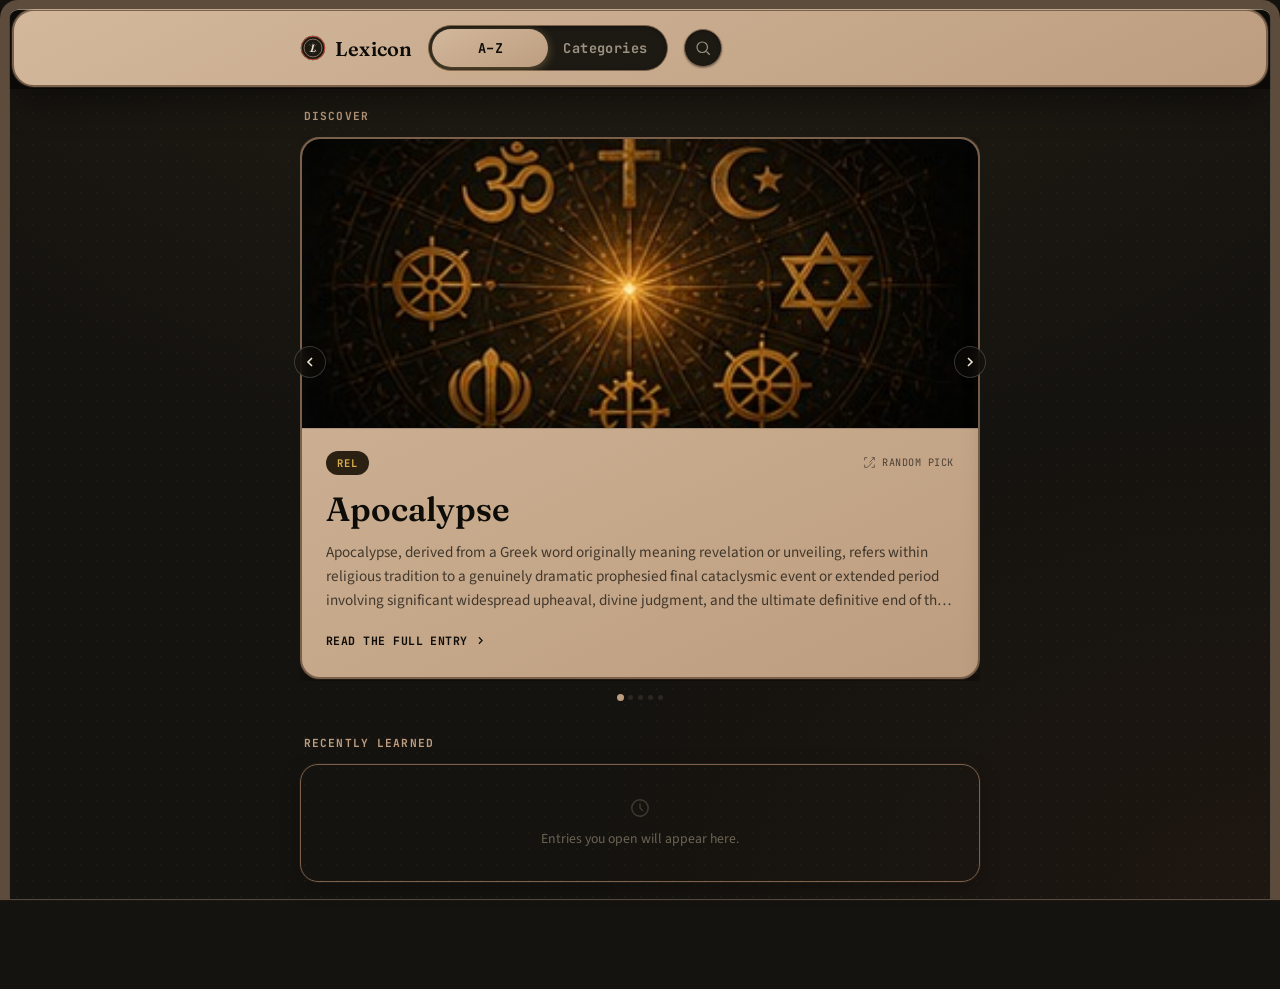
==== commit 0b344fa2: "Enhancing the features of the App" ====
--- a/index.html
+++ b/index.html
@@ -71,6 +71,7 @@
       </div>
       <!-- Signature element: dictionary thumb-index rail -->
       <nav class="az-rail" id="az-rail" aria-label="Jump to letter"></nav>
+      <div class="az-rail-magnifier" id="az-rail-magnifier" aria-hidden="true"></div>
     </section>
 
     <!-- CATEGORY VIEW -->
--- a/style.css
+++ b/style.css
@@ -139,18 +139,20 @@
   color: inherit;
 }
 
-/* Premium frame around the whole app — deep bronze edge */
+/* Premium frame around the whole app — deep bronze edge (no bottom border, so it doesn't clash with browser chrome or in-page scrolling) */
 .app-frame {
   position: fixed;
   inset: 0;
   z-index: 100;
   pointer-events: none;
-  border: 9px solid var(--frame-gold);
-  border-radius: 18px;
+  border-top: 9px solid var(--frame-gold);
+  border-left: 9px solid var(--frame-gold);
+  border-right: 9px solid var(--frame-gold);
+  border-bottom: none;
+  border-radius: 18px 18px 0 0;
   box-shadow:
     inset 0 0 0 1px rgba(255,237,210,0.25),
     inset 0 1px 0 rgba(255,237,210,0.35),
-    inset 0 -1px 0 rgba(80,50,20,0.3),
     0 0 0 1px rgba(80,50,20,0.15);
 }
 
@@ -437,6 +439,15 @@
   padding: 8px 5px 8px 8px;
   border: 1px solid var(--hairline);
   box-shadow: var(--shadow-md);
+  max-height: 80vh;
+  overflow-y: auto;
+  overscroll-behavior: contain;
+  scrollbar-width: none;
+  -ms-overflow-style: none;
+  touch-action: none;
+}
+.az-rail::-webkit-scrollbar {
+  display: none;
 }
 
 .az-rail-letter {
@@ -466,6 +477,32 @@
   background: linear-gradient(155deg, var(--gold-soft), var(--gold));
   transform: scale(1.3) translateX(-2px);
   box-shadow: 0 0 10px rgba(212,175,106,0.6), 0 1px 4px rgba(0,0,0,0.4);
+}
+
+/* Magnifier bubble shown while dragging along the A-Z rail */
+.az-rail-magnifier {
+  position: fixed;
+  z-index: 60;
+  width: 64px;
+  height: 64px;
+  border-radius: 50% 50% 50% 4px;
+  background: linear-gradient(155deg, var(--gold-soft), var(--gold));
+  color: var(--paper-deep);
+  display: flex;
+  align-items: center;
+  justify-content: center;
+  font-family: var(--font-display);
+  font-size: 1.9rem;
+  font-weight: 600;
+  box-shadow: 0 6px 20px rgba(0,0,0,0.45), 0 0 0 1px rgba(255,237,210,0.3);
+  pointer-events: none;
+  opacity: 0;
+  transform: translate(-50%, -50%) scale(0.6);
+  transition: opacity 0.12s ease, transform 0.12s ease;
+}
+.az-rail-magnifier.visible {
+  opacity: 1;
+  transform: translate(-50%, -50%) scale(1);
 }
 
 /* ============================================
@@ -857,7 +894,53 @@
   min-height: 260px;
 }
 
+.featured-card-track {
+  display: flex;
+  gap: 14px;
+  overflow-x: auto;
+  scroll-snap-type: x mandatory;
+  scroll-behavior: smooth;
+  -webkit-overflow-scrolling: touch;
+  scrollbar-width: none;
+  padding-bottom: 2px;
+}
+.featured-card-track::-webkit-scrollbar {
+  display: none;
+}
+
+.featured-nav-btn {
+  position: absolute;
+  top: 40%;
+  transform: translateY(-50%);
+  width: 32px;
+  height: 32px;
+  border-radius: 50%;
+  display: flex;
+  align-items: center;
+  justify-content: center;
+  background: rgba(14,12,9,0.55);
+  color: var(--ink);
+  border: 1px solid rgba(255,255,255,0.18);
+  backdrop-filter: blur(6px);
+  -webkit-backdrop-filter: blur(6px);
+  cursor: pointer;
+  z-index: 5;
+  transition: background 0.2s ease, color 0.2s ease;
+}
+.featured-nav-btn:hover {
+  background: rgba(14,12,9,0.8);
+  color: var(--gold-soft);
+}
+.featured-nav-prev { left: -6px; }
+.featured-nav-next { right: -6px; }
+@media (hover: none) {
+  /* Touch devices swipe directly; keep arrows out of the way but still tappable */
+  .featured-nav-btn { opacity: 0.85; }
+}
+
 .featured-card {
+  flex: 0 0 100%;
+  scroll-snap-align: center;
   background: linear-gradient(155deg, var(--gold-soft), var(--gold));
   border: 2px solid var(--gold-dim);
   border-radius: 20px;
@@ -865,8 +948,7 @@
   overflow: hidden;
   cursor: pointer;
   box-shadow: 0 10px 28px rgba(0,0,0,0.4), 0 0 0 1px rgba(212,175,106,0.12);
-  transition: transform 0.25s cubic-bezier(0.25,0.8,0.25,1), box-shadow 0.25s ease, border-color 0.25s ease, opacity 0.5s ease;
-  opacity: 1;
+  transition: transform 0.25s cubic-bezier(0.25,0.8,0.25,1), box-shadow 0.25s ease, border-color 0.25s ease;
 }
 
 .featured-card-image {
@@ -885,10 +967,6 @@
 
 .featured-card-body {
   padding: 22px 24px 26px;
-}
-
-.featured-card.fade-out {
-  opacity: 0;
 }
 
 .featured-card:hover,
@@ -972,22 +1050,22 @@
   transform: translateX(2px);
 }
 
-/* progress dots showing rotation position */
+/* progress dots showing carousel position — sit on the dark page background now */
 .featured-progress {
   display: flex;
   gap: 5px;
-  margin-top: 18px;
+  margin-top: 14px;
   justify-content: center;
 }
 .featured-progress-dot {
   width: 5px;
   height: 5px;
   border-radius: 50%;
-  background: rgba(14,12,9,0.25);
+  background: var(--hairline);
   transition: background 0.3s ease, transform 0.3s ease;
 }
 .featured-progress-dot.current {
-  background: var(--paper-deep);
+  background: var(--gold);
   transform: scale(1.4);
 }
 
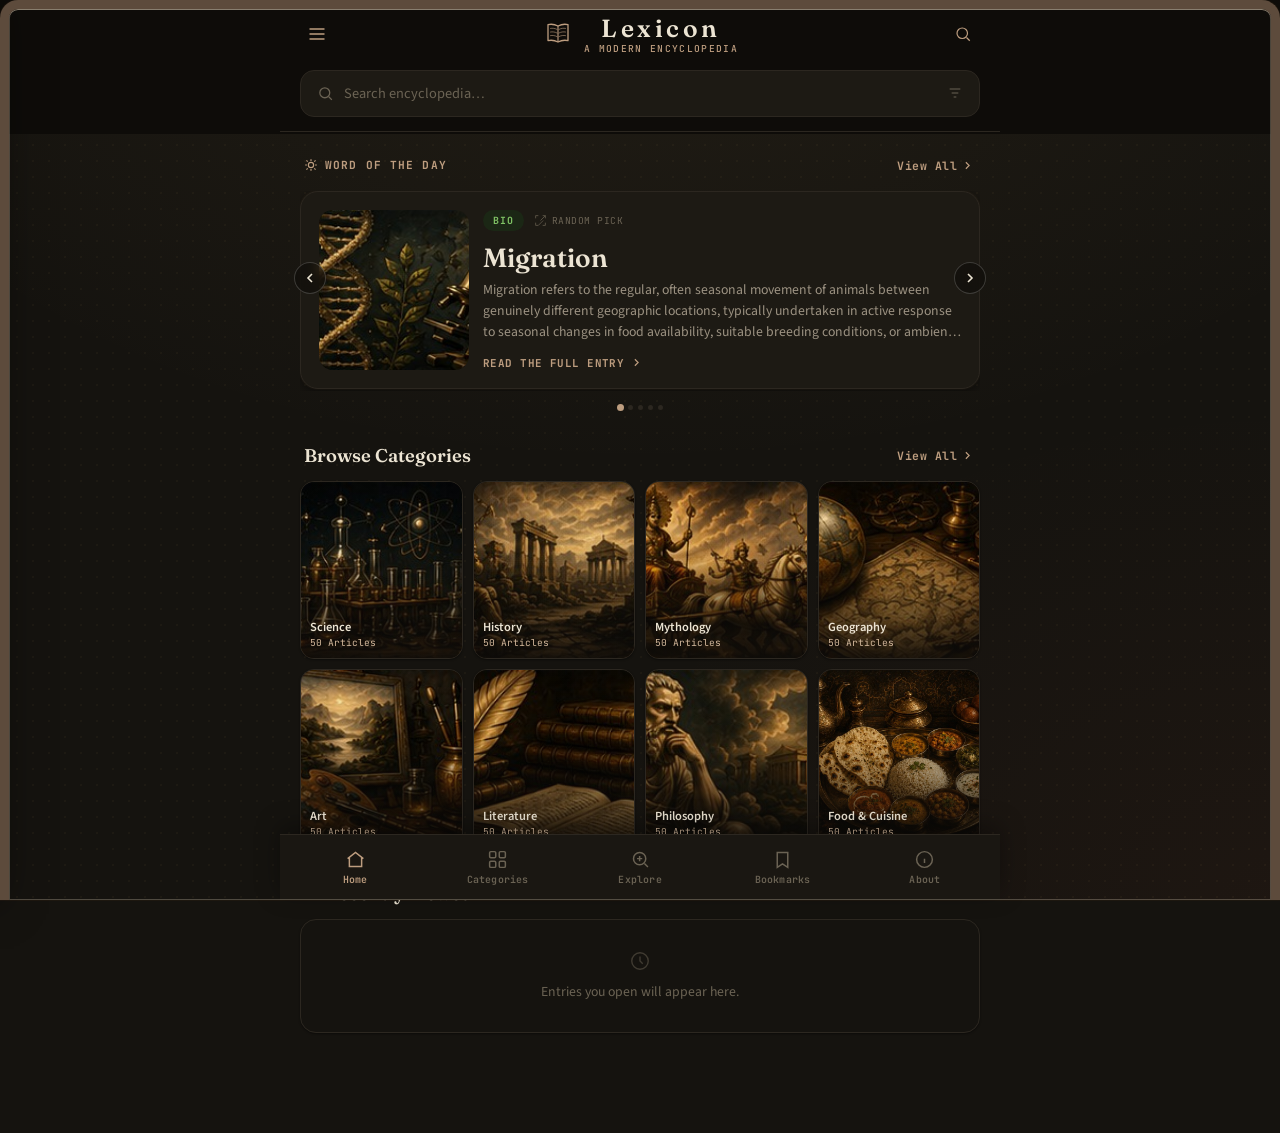
==== commit 6d608f80: "Modifying the home page" ====
--- a/index.html
+++ b/index.html
@@ -18,40 +18,103 @@
   <!-- Top bar -->
   <div class="topbar-backing">
     <header class="topbar">
-      <div class="topbar-inner">
-      <div class="brand" id="brand-home-btn" role="button" tabindex="0" aria-label="Go to home">
-        <svg class="brand-mark" viewBox="0 0 32 32" fill="none">
-          <circle cx="16" cy="16" r="15" fill="#1D1A14"/>
-          <circle cx="16" cy="16" r="14.5" stroke="#C2553D" stroke-width="1.2"/>
-          <circle cx="16" cy="16" r="11" stroke="#BD9D7F" stroke-width="0.8"/>
-          <path d="M16 9 L16 23 M11 11 L21 21 M21 11 L11 21" stroke="#BD9D7F" stroke-width="0.7" opacity="0.5"/>
-          <text x="16" y="20.5" font-family="Fraunces, serif" font-size="13" font-style="italic" font-weight="600" fill="#ECE4D3" text-anchor="middle">L</text>
-        </svg>
-        <span class="brand-text">Lexicon</span>
-      </div>
-      <div class="view-toggle" data-active="atoz" role="tablist" aria-label="Browse mode">
-        <div class="toggle-slider"></div>
-        <button class="toggle-btn active" data-view="atoz" role="tab" aria-selected="true">A–Z</button>
-        <button class="toggle-btn" data-view="category" role="tab" aria-selected="false">Categories</button>
-      </div>
-      <button class="search-btn" id="search-btn" aria-label="Search">
-        <svg width="18" height="18" viewBox="0 0 24 24" fill="none" stroke="currentColor" stroke-width="1.6"><circle cx="11" cy="11" r="7"/><line x1="21" y1="21" x2="16.65" y2="16.65"/></svg>
+      <div class="topbar-row1">
+        <button class="hamburger-btn" id="hamburger-btn" aria-label="Open menu">
+          <svg width="20" height="20" viewBox="0 0 24 24" fill="none" stroke="currentColor" stroke-width="2"><path d="M3 6h18M3 12h18M3 18h18"/></svg>
+        </button>
+        <div class="brand" id="brand-home-btn" role="button" tabindex="0" aria-label="Go to home">
+          <svg class="brand-mark" viewBox="0 0 32 32" fill="none">
+            <path d="M16 8C13 6.4 9 6 6 6.6V22.6C9 22 13 22.4 16 24C19 22.4 23 22 26 22.6V6.6C23 6 19 6.4 16 8Z" fill="none" stroke="var(--gold)" stroke-width="1.3" stroke-linejoin="round"/>
+            <path d="M16 8V24" stroke="var(--gold)" stroke-width="1.1"/>
+            <path d="M8.5 10.4C10.6 10 13 10.3 15 11.4M8.5 14C10.6 13.6 13 13.9 15 15M8.5 17.6C10.6 17.2 13 17.5 15 18.6" stroke="var(--gold)" stroke-width="0.8" opacity="0.75" stroke-linecap="round"/>
+            <path d="M23.5 10.4C21.4 10 19 10.3 17 11.4M23.5 14C21.4 13.6 19 13.9 17 15M23.5 17.6C21.4 17.2 19 17.5 17 18.6" stroke="var(--gold)" stroke-width="0.8" opacity="0.75" stroke-linecap="round"/>
+          </svg>
+          <div class="brand-text-group">
+            <span class="brand-text">Lexicon</span>
+            <span class="brand-subtitle">A Modern Encyclopedia</span>
+          </div>
+        </div>
+        <button class="search-btn" id="search-btn" aria-label="Search">
+          <svg width="18" height="18" viewBox="0 0 24 24" fill="none" stroke="currentColor" stroke-width="1.6"><circle cx="11" cy="11" r="7"/><line x1="21" y1="21" x2="16.65" y2="16.65"/></svg>
+        </button>
+      </div>
+      <button class="topbar-search-row" id="topbar-search-trigger" aria-label="Search the encyclopedia">
+        <svg width="17" height="17" viewBox="0 0 24 24" fill="none" stroke="currentColor" stroke-width="1.8"><circle cx="11" cy="11" r="7"/><line x1="21" y1="21" x2="16.65" y2="16.65"/></svg>
+        <span class="topbar-search-placeholder">Search encyclopedia…</span>
+        <svg class="topbar-search-filter" width="16" height="16" viewBox="0 0 24 24" fill="none" stroke="currentColor" stroke-width="1.8"><path d="M4 6h16M7 12h10M10 18h4"/></svg>
+      </button>
+    </header>
+  </div>
+
+  <!-- Nav drawer -->
+  <div class="nav-drawer-backdrop" id="nav-drawer-backdrop"></div>
+  <nav class="nav-drawer" id="nav-drawer" aria-label="Main menu">
+    <div class="nav-drawer-header">
+      <span class="nav-drawer-title">Menu</span>
+      <button class="nav-drawer-close" id="nav-drawer-close" aria-label="Close menu">
+        <svg width="16" height="16" viewBox="0 0 24 24" fill="none" stroke="currentColor" stroke-width="2"><path d="M18 6L6 18M6 6l12 12"/></svg>
       </button>
     </div>
-  </header>
-  </div>
+    <button class="nav-drawer-item" data-nav="home">
+      <svg width="18" height="18" viewBox="0 0 24 24" fill="none" stroke="currentColor" stroke-width="1.7"><path d="M3 11l9-7 9 7M5 10v10h14V10"/></svg>
+      Home
+    </button>
+    <button class="nav-drawer-item" data-nav="atoz">
+      <svg width="18" height="18" viewBox="0 0 24 24" fill="none" stroke="currentColor" stroke-width="1.7"><path d="M4 4h16v16H4z"/><path d="M9 4v16M4 9h5"/></svg>
+      Browse A–Z
+    </button>
+    <button class="nav-drawer-item" data-nav="category">
+      <svg width="18" height="18" viewBox="0 0 24 24" fill="none" stroke="currentColor" stroke-width="1.7"><rect x="3" y="3" width="7" height="7" rx="1.4"/><rect x="14" y="3" width="7" height="7" rx="1.4"/><rect x="3" y="14" width="7" height="7" rx="1.4"/><rect x="14" y="14" width="7" height="7" rx="1.4"/></svg>
+      Categories
+    </button>
+    <button class="nav-drawer-item" data-nav="bookmarks">
+      <svg width="18" height="18" viewBox="0 0 24 24" fill="none" stroke="currentColor" stroke-width="1.7"><path d="M6 4h12v17l-6-4-6 4V4z"/></svg>
+      Recently Viewed
+    </button>
+    <button class="nav-drawer-item" data-nav="about">
+      <svg width="18" height="18" viewBox="0 0 24 24" fill="none" stroke="currentColor" stroke-width="1.7"><circle cx="12" cy="12" r="9"/><path d="M12 11v5M12 8h.01"/></svg>
+      About
+    </button>
+  </nav>
 
   <main class="main">
 
     <!-- HOME VIEW -->
     <section id="view-home" class="view active">
       <div class="content-wrap home-wrap">
-        <p class="home-section-label">Discover</p>
+
+        <div class="home-section-header">
+          <p class="home-section-label">
+            <svg width="14" height="14" viewBox="0 0 24 24" fill="none" stroke="currentColor" stroke-width="2"><circle cx="12" cy="12" r="4.5"/><path d="M12 2v3M12 19v3M4.2 4.2l2.1 2.1M17.7 17.7l2.1 2.1M2 12h3M19 12h3M4.2 19.8l2.1-2.1M17.7 6.3l2.1-2.1"/></svg>
+            Word of the Day
+          </p>
+          <button class="home-view-all" data-nav="atoz">View All
+            <svg width="13" height="13" viewBox="0 0 24 24" fill="none" stroke="currentColor" stroke-width="2.2"><path d="M9 18l6-6-6-6"/></svg>
+          </button>
+        </div>
         <div class="featured-card-stage" id="featured-card-stage">
           <!-- featured card injected here -->
         </div>
 
-        <p class="home-section-label home-recent-label">Recently Learned</p>
+        <div class="home-section-header home-section-header-cats">
+          <p class="home-section-label plain">Browse Categories</p>
+          <button class="home-view-all" data-nav="category">View All
+            <svg width="13" height="13" viewBox="0 0 24 24" fill="none" stroke="currentColor" stroke-width="2.2"><path d="M9 18l6-6-6-6"/></svg>
+          </button>
+        </div>
+        <div class="home-category-grid" id="home-category-grid">
+          <!-- home category cards injected here -->
+        </div>
+
+        <div class="home-section-header home-section-header-recent">
+          <p class="home-section-label plain">
+            <svg width="14" height="14" viewBox="0 0 24 24" fill="none" stroke="currentColor" stroke-width="2"><circle cx="12" cy="12" r="9"/><path d="M12 7v5l3 3"/></svg>
+            Recently Viewed
+          </p>
+          <button class="home-view-all" data-nav="bookmarks">View All
+            <svg width="13" height="13" viewBox="0 0 24 24" fill="none" stroke="currentColor" stroke-width="2.2"><path d="M9 18l6-6-6-6"/></svg>
+          </button>
+        </div>
         <div class="recent-list-frame">
           <div class="recent-list" id="recent-list">
             <!-- recent entries injected here -->
@@ -61,6 +124,15 @@
             <p>Entries you open will appear here.</p>
           </div>
         </div>
+      </div>
+    </section>
+
+    <!-- ABOUT VIEW -->
+    <section id="view-about" class="view">
+      <div class="content-wrap about-wrap">
+        <h1 class="about-title">About Lexicon</h1>
+        <p class="about-body">Lexicon is a modern, pocket-sized encyclopedia — a curated collection of short, clear entries spanning science, history, mythology, the arts, and more.</p>
+        <p class="about-body">Browse alphabetically, explore by category, or search for exactly what you're looking for. Every entry you open is saved to Recently Viewed, so you can pick up right where you left off.</p>
       </div>
     </section>
 
@@ -134,6 +206,30 @@
 
   </main>
 
+  <!-- Bottom nav -->
+  <nav class="bottom-nav" id="bottom-nav" aria-label="Primary">
+    <button class="bottom-nav-item active" data-nav="home">
+      <svg width="21" height="21" viewBox="0 0 24 24" fill="none" stroke="currentColor" stroke-width="1.7"><path d="M3 11l9-7 9 7M5 10v10h14V10"/></svg>
+      <span>Home</span>
+    </button>
+    <button class="bottom-nav-item" data-nav="category">
+      <svg width="21" height="21" viewBox="0 0 24 24" fill="none" stroke="currentColor" stroke-width="1.7"><rect x="3" y="3" width="7" height="7" rx="1.4"/><rect x="14" y="3" width="7" height="7" rx="1.4"/><rect x="3" y="14" width="7" height="7" rx="1.4"/><rect x="14" y="14" width="7" height="7" rx="1.4"/></svg>
+      <span>Categories</span>
+    </button>
+    <button class="bottom-nav-item" data-nav="atoz">
+      <svg width="21" height="21" viewBox="0 0 24 24" fill="none" stroke="currentColor" stroke-width="1.7"><circle cx="11" cy="11" r="7"/><path d="M20.5 20.5L16.5 16.5"/><path d="M8 11h6M11 8v6"/></svg>
+      <span>Explore</span>
+    </button>
+    <button class="bottom-nav-item" data-nav="bookmarks">
+      <svg width="21" height="21" viewBox="0 0 24 24" fill="none" stroke="currentColor" stroke-width="1.7"><path d="M6 4h12v17l-6-4-6 4V4z"/></svg>
+      <span>Bookmarks</span>
+    </button>
+    <button class="bottom-nav-item" data-nav="about">
+      <svg width="21" height="21" viewBox="0 0 24 24" fill="none" stroke="currentColor" stroke-width="1.7"><circle cx="12" cy="12" r="9"/><path d="M12 11v5M12 8h.01"/></svg>
+      <span>About</span>
+    </button>
+  </nav>
+
   <script src="data.bundle.js"></script>
   <script src="app.js"></script>
 </body>
--- a/style.css
+++ b/style.css
@@ -180,105 +180,193 @@
 }
 
 .topbar {
-  margin: 9px 12px 0;
-  background: linear-gradient(155deg, var(--gold-soft), var(--gold));
-  border: 2px solid var(--gold-dim);
-  border-radius: 22px;
-  box-shadow: 0 0 0 1px rgba(212,175,106,0.12), 0 14px 34px rgba(0,0,0,0.45);
-}
-
-.topbar-inner {
   max-width: var(--max-width);
   margin: 0 auto;
-  display: flex;
-  align-items: center;
-  gap: 16px;
-  padding: 14px 20px;
-}
+  padding: 14px 20px 14px;
+  border-bottom: 1px solid var(--hairline);
+}
+
+.topbar-row1 {
+  display: flex;
+  align-items: center;
+  gap: 14px;
+}
+
+.hamburger-btn {
+  flex-shrink: 0;
+  width: 34px;
+  height: 34px;
+  display: flex;
+  align-items: center;
+  justify-content: center;
+  color: var(--gold);
+  border-radius: 10px;
+  transition: background 0.2s ease, color 0.2s ease;
+}
+.hamburger-btn:hover { background: var(--surface); color: var(--gold-soft); }
 
 .brand {
-  display: flex;
-  align-items: center;
-  gap: 9px;
+  flex: 1;
+  display: flex;
+  align-items: center;
+  justify-content: center;
+  gap: 10px;
+  cursor: pointer;
+  transition: opacity 0.2s ease;
+  min-width: 0;
+}
+.brand:hover { opacity: 0.85; }
+
+.brand-mark {
+  width: 32px;
+  height: 32px;
   flex-shrink: 0;
 }
 
-.brand-mark {
-  width: 26px;
-  height: 26px;
-  flex-shrink: 0;
+.brand-text-group {
+  display: flex;
+  flex-direction: column;
+  align-items: center;
+  line-height: 1.15;
 }
 
 .brand-text {
   font-family: var(--font-display);
   font-weight: 600;
-  font-size: 1.25rem;
-  letter-spacing: 0.01em;
-  color: var(--paper-deep);
-}
-
-.view-toggle {
-  display: flex;
-  background: var(--surface);
-  border: 1px solid var(--gold-dim);
-  border-radius: 100px;
-  padding: 4px;
-  flex: 1;
-  max-width: 240px;
-  position: relative;
-  box-shadow: inset 0 1px 4px rgba(0,0,0,0.35);
-}
-
-.toggle-btn {
-  flex: 1;
-  padding: 9px 16px;
-  font-size: 0.85rem;
-  font-weight: 700;
-  font-family: var(--font-mono);
-  letter-spacing: 0.03em;
-  color: var(--ink-soft);
-  border-radius: 100px;
-  position: relative;
-  z-index: 2;
-  transition: color 0.3s ease;
-}
-
-.toggle-btn.active {
-  color: var(--paper-deep);
-}
-
-.toggle-slider {
-  position: absolute;
-  top: 3px;
-  left: 3px;
-  width: calc(50% - 3px);
-  height: calc(100% - 6px);
-  background: linear-gradient(155deg, var(--gold-soft), var(--gold));
-  border-radius: 100px;
-  transition: transform 0.35s cubic-bezier(0.65, 0, 0.35, 1);
-  z-index: 1;
-  box-shadow: 0 2px 10px rgba(212,175,106,0.4);
-}
-
-.view-toggle[data-active="category"] .toggle-slider {
-  transform: translateX(100%);
+  font-size: 1.55rem;
+  letter-spacing: 0.14em;
+  color: var(--ink);
+}
+
+.brand-subtitle {
+  font-family: var(--font-mono);
+  font-size: 0.6rem;
+  font-weight: 500;
+  letter-spacing: 0.14em;
+  text-transform: uppercase;
+  color: var(--gold);
 }
 
 .search-btn {
   flex-shrink: 0;
-  width: 38px;
-  height: 38px;
+  width: 34px;
+  height: 34px;
+  display: flex;
+  align-items: center;
+  justify-content: center;
+  color: var(--gold);
+  border-radius: 10px;
+  transition: background 0.2s ease, color 0.2s ease;
+}
+.search-btn:hover { background: var(--surface); color: var(--gold-soft); }
+
+.topbar-search-row {
+  width: 100%;
+  margin-top: 16px;
+  display: flex;
+  align-items: center;
+  gap: 10px;
+  padding: 12px 16px;
+  background: var(--surface);
+  border: 1px solid var(--hairline);
+  border-radius: 14px;
+  color: var(--ink-faint);
+  text-align: left;
+  transition: border-color 0.2s ease, background 0.2s ease;
+}
+.topbar-search-row:hover {
+  border-color: var(--gold-dim);
+  background: var(--surface-raised);
+}
+.topbar-search-placeholder {
+  flex: 1;
+  font-size: 0.9rem;
+  color: var(--ink-faint);
+}
+.topbar-search-filter {
+  flex-shrink: 0;
+  color: var(--ink-faint);
+}
+
+/* ============================================
+   NAV DRAWER
+   ============================================ */
+.nav-drawer-backdrop {
+  position: fixed;
+  inset: 0;
+  background: rgba(6,5,3,0.6);
+  backdrop-filter: blur(2px);
+  z-index: 90;
+  opacity: 0;
+  pointer-events: none;
+  transition: opacity 0.25s ease;
+}
+.nav-drawer-backdrop.visible {
+  opacity: 1;
+  pointer-events: auto;
+}
+
+.nav-drawer {
+  position: fixed;
+  top: 0;
+  left: 0;
+  bottom: 0;
+  width: min(78vw, 300px);
+  background: var(--paper-dim);
+  border-right: 1px solid var(--hairline);
+  z-index: 91;
+  transform: translateX(-100%);
+  transition: transform 0.3s cubic-bezier(0.16, 1, 0.3, 1);
+  padding: 18px 10px 24px;
+  display: flex;
+  flex-direction: column;
+  gap: 2px;
+  box-shadow: 0 0 40px rgba(0,0,0,0.5);
+}
+.nav-drawer.open {
+  transform: translateX(0);
+}
+
+.nav-drawer-header {
+  display: flex;
+  align-items: center;
+  justify-content: space-between;
+  padding: 6px 10px 16px;
+  margin-bottom: 6px;
+  border-bottom: 1px solid var(--hairline);
+}
+.nav-drawer-title {
+  font-family: var(--font-mono);
+  font-size: 0.72rem;
+  font-weight: 700;
+  letter-spacing: 0.1em;
+  text-transform: uppercase;
+  color: var(--gold);
+}
+.nav-drawer-close {
+  width: 28px;
+  height: 28px;
   display: flex;
   align-items: center;
   justify-content: center;
   color: var(--ink-soft);
-  border-radius: 50%;
-  background: var(--surface);
-  border: 1px solid var(--gold-dim);
-  box-shadow: var(--shadow-xs), inset 0 1px 3px rgba(0,0,0,0.35);
-  transition: background 0.2s ease, color 0.2s ease, box-shadow 0.2s ease, transform 0.2s ease, border-color 0.2s ease;
-}
-.search-btn:hover { background: var(--surface-raised); color: var(--gold); box-shadow: var(--shadow-gold); transform: translateY(-1px); border-color: var(--gold-dim); }
+  border-radius: 8px;
+}
+.nav-drawer-close:hover { background: var(--surface); color: var(--gold); }
+
+.nav-drawer-item {
+  display: flex;
+  align-items: center;
+  gap: 12px;
+  padding: 13px 12px;
+  border-radius: 10px;
+  font-size: 0.95rem;
+  font-weight: 500;
+  color: var(--ink);
+  text-align: left;
+}
+.nav-drawer-item svg { color: var(--gold); flex-shrink: 0; }
+.nav-drawer-item:hover { background: var(--surface); }
 
 /* ============================================
    MAIN / VIEWS
@@ -370,6 +458,33 @@
 .accent-dot-science { background: var(--acc-science); color: var(--acc-science); }
 .accent-dot-mythology { background: var(--acc-mythology); color: var(--acc-mythology); }
 .accent-dot-art { background: var(--acc-art); color: var(--acc-art); }
+.accent-dot-history { background: var(--acc-history); color: var(--acc-history); }
+.accent-dot-geography { background: var(--acc-geography); color: var(--acc-geography); }
+.accent-dot-philosophy { background: var(--acc-philosophy); color: var(--acc-philosophy); }
+.accent-dot-literature { background: var(--acc-literature); color: var(--acc-literature); }
+.accent-dot-music { background: var(--acc-music); color: var(--acc-music); }
+.accent-dot-technology { background: var(--acc-technology); color: var(--acc-technology); }
+.accent-dot-psychology { background: var(--acc-psychology); color: var(--acc-psychology); }
+.accent-dot-biology { background: var(--acc-biology); color: var(--acc-biology); }
+.accent-dot-astronomy { background: var(--acc-astronomy); color: var(--acc-astronomy); }
+.accent-dot-economics { background: var(--acc-economics); color: var(--acc-economics); }
+.accent-dot-politics { background: var(--acc-politics); color: var(--acc-politics); }
+.accent-dot-religion { background: var(--acc-religion); color: var(--acc-religion); }
+.accent-dot-architecture { background: var(--acc-architecture); color: var(--acc-architecture); }
+.accent-dot-film { background: var(--acc-film); color: var(--acc-film); }
+.accent-dot-sports { background: var(--acc-sports); color: var(--acc-sports); }
+.accent-dot-food { background: var(--acc-food); color: var(--acc-food); }
+.accent-dot-fashion { background: var(--acc-fashion); color: var(--acc-fashion); }
+.accent-dot-medicine { background: var(--acc-medicine); color: var(--acc-medicine); }
+.accent-dot-mathematics { background: var(--acc-mathematics); color: var(--acc-mathematics); }
+.accent-dot-law { background: var(--acc-law); color: var(--acc-law); }
+.accent-dot-linguistics { background: var(--acc-linguistics); color: var(--acc-linguistics); }
+.accent-dot-nature { background: var(--acc-nature); color: var(--acc-nature); }
+.accent-dot-warfare { background: var(--acc-warfare); color: var(--acc-warfare); }
+.accent-dot-anthropology { background: var(--acc-anthropology); color: var(--acc-anthropology); }
+.accent-dot-chemistry { background: var(--acc-chemistry); color: var(--acc-chemistry); }
+.accent-dot-exploration { background: var(--acc-exploration); color: var(--acc-exploration); }
+.accent-dot-folklore { background: var(--acc-folklore); color: var(--acc-folklore); }
 
 .entry-row:hover,
 .entry-row:focus-visible {
@@ -405,6 +520,33 @@
 .accent-text-science { color: var(--acc-science); }
 .accent-text-mythology { color: var(--acc-mythology); }
 .accent-text-art { color: var(--acc-art); }
+.accent-text-history { color: var(--acc-history); }
+.accent-text-geography { color: var(--acc-geography); }
+.accent-text-philosophy { color: var(--acc-philosophy); }
+.accent-text-literature { color: var(--acc-literature); }
+.accent-text-music { color: var(--acc-music); }
+.accent-text-technology { color: var(--acc-technology); }
+.accent-text-psychology { color: var(--acc-psychology); }
+.accent-text-biology { color: var(--acc-biology); }
+.accent-text-astronomy { color: var(--acc-astronomy); }
+.accent-text-economics { color: var(--acc-economics); }
+.accent-text-politics { color: var(--acc-politics); }
+.accent-text-religion { color: var(--acc-religion); }
+.accent-text-architecture { color: var(--acc-architecture); }
+.accent-text-film { color: var(--acc-film); }
+.accent-text-sports { color: var(--acc-sports); }
+.accent-text-food { color: var(--acc-food); }
+.accent-text-fashion { color: var(--acc-fashion); }
+.accent-text-medicine { color: var(--acc-medicine); }
+.accent-text-mathematics { color: var(--acc-mathematics); }
+.accent-text-law { color: var(--acc-law); }
+.accent-text-linguistics { color: var(--acc-linguistics); }
+.accent-text-nature { color: var(--acc-nature); }
+.accent-text-warfare { color: var(--acc-warfare); }
+.accent-text-anthropology { color: var(--acc-anthropology); }
+.accent-text-chemistry { color: var(--acc-chemistry); }
+.accent-text-exploration { color: var(--acc-exploration); }
+.accent-text-folklore { color: var(--acc-folklore); }
 
 .entry-preview {
   font-size: 0.88rem;
@@ -862,36 +1004,125 @@
 /* ============================================
    HOME VIEW
    ============================================ */
-.brand {
-  cursor: pointer;
-  transition: opacity 0.2s ease;
-}
-.brand:hover {
-  opacity: 0.85;
-}
-
 .home-wrap {
   padding-top: 20px;
 }
 
+.home-section-header {
+  display: flex;
+  align-items: center;
+  justify-content: space-between;
+  margin: 0 4px 14px;
+}
+
+.home-section-header-cats {
+  margin-top: 34px;
+}
+.home-section-header-recent {
+  margin-top: 34px;
+}
+
 .home-section-label {
+  display: flex;
+  align-items: center;
+  gap: 7px;
   font-family: var(--font-mono);
   font-size: 0.7rem;
   font-weight: 700;
   letter-spacing: 0.1em;
   text-transform: uppercase;
   color: var(--gold);
-  margin: 0 4px 14px;
-}
-
-.home-recent-label {
-  margin-top: 36px;
+  margin: 0;
+}
+.home-section-label svg { flex-shrink: 0; }
+.home-section-label.plain {
+  font-family: var(--font-display);
+  font-size: 1.15rem;
+  font-weight: 600;
+  letter-spacing: 0;
+  text-transform: none;
+  color: var(--ink);
+}
+
+.home-view-all {
+  display: flex;
+  align-items: center;
+  gap: 4px;
+  font-family: var(--font-mono);
+  font-size: 0.72rem;
+  font-weight: 700;
+  letter-spacing: 0.04em;
+  color: var(--gold);
+  padding: 4px 2px;
+  transition: opacity 0.2s ease, gap 0.2s ease;
+}
+.home-view-all:hover { gap: 7px; opacity: 0.85; }
+
+/* Home category grid: photo tiles, 4-across on larger phones, 2x rows */
+.home-category-grid {
+  display: grid;
+  grid-template-columns: repeat(4, 1fr);
+  gap: 10px;
+}
+@media (max-width: 420px) {
+  .home-category-grid { grid-template-columns: repeat(2, 1fr); }
+}
+
+.home-category-card {
+  position: relative;
+  aspect-ratio: 1 / 1.1;
+  border-radius: 14px;
+  overflow: hidden;
+  border: 1px solid var(--hairline);
+  cursor: pointer;
+  box-shadow: var(--shadow-xs);
+  transition: transform 0.2s ease, border-color 0.2s ease;
+}
+.home-category-card:hover,
+.home-category-card:focus-visible {
+  transform: translateY(-2px);
+  border-color: var(--gold-dim);
+  outline: none;
+}
+.home-category-card img {
+  position: absolute;
+  inset: 0;
+  width: 100%;
+  height: 100%;
+  object-fit: cover;
+}
+.home-category-card::after {
+  content: "";
+  position: absolute;
+  inset: 0;
+  background: linear-gradient(180deg, rgba(14,12,9,0.05) 40%, rgba(14,12,9,0.88) 100%);
+}
+.home-category-card-label {
+  position: absolute;
+  left: 0; right: 0; bottom: 0;
+  z-index: 2;
+  padding: 10px 9px 9px;
+}
+.home-category-card-name {
+  display: block;
+  font-family: var(--font-body);
+  font-size: 0.78rem;
+  font-weight: 600;
+  color: var(--ink);
+  line-height: 1.15;
+}
+.home-category-card-count {
+  display: block;
+  font-family: var(--font-mono);
+  font-size: 0.6rem;
+  color: var(--gold-soft);
+  margin-top: 2px;
 }
 
 /* Featured card stage: fixed height so the fade transition doesn't jump the layout */
 .featured-card-stage {
   position: relative;
-  min-height: 260px;
+  min-height: 200px;
 }
 
 .featured-card-track {
@@ -941,21 +1172,32 @@
 .featured-card {
   flex: 0 0 100%;
   scroll-snap-align: center;
-  background: linear-gradient(155deg, var(--gold-soft), var(--gold));
-  border: 2px solid var(--gold-dim);
-  border-radius: 20px;
-  padding: 0;
+  display: flex;
+  align-items: stretch;
+  gap: 14px;
+  background: var(--surface);
+  border: 1px solid var(--hairline);
+  border-radius: 18px;
+  padding: 18px;
   overflow: hidden;
   cursor: pointer;
-  box-shadow: 0 10px 28px rgba(0,0,0,0.4), 0 0 0 1px rgba(212,175,106,0.12);
+  box-shadow: var(--shadow-sm);
   transition: transform 0.25s cubic-bezier(0.25,0.8,0.25,1), box-shadow 0.25s ease, border-color 0.25s ease;
 }
 
+.featured-card-body {
+  flex: 1;
+  min-width: 0;
+  display: flex;
+  flex-direction: column;
+}
+
 .featured-card-image {
-  width: 100%;
-  aspect-ratio: 21 / 9;
+  flex: 0 0 34%;
+  max-width: 150px;
+  border-radius: 14px;
   overflow: hidden;
-  border-bottom: 1px solid rgba(0,0,0,0.15);
+  align-self: stretch;
 }
 
 .featured-card-image img {
@@ -965,44 +1207,41 @@
   display: block;
 }
 
-.featured-card-body {
-  padding: 22px 24px 26px;
-}
-
 .featured-card:hover,
 .featured-card:focus-visible {
   transform: translateY(-3px);
-  box-shadow: 0 16px 36px rgba(0,0,0,0.45), 0 0 0 1px rgba(212,175,106,0.2);
-  border-color: var(--paper-deep);
+  box-shadow: var(--shadow-md);
+  border-color: var(--gold-dim);
   outline: none;
 }
 
 .featured-card-top {
   display: flex;
   align-items: center;
-  justify-content: space-between;
-  margin-bottom: 16px;
+  justify-content: flex-start;
+  gap: 10px;
+  margin-bottom: 12px;
 }
 
 .featured-card-tag {
   font-family: var(--font-mono);
-  font-size: 0.66rem;
+  font-size: 0.62rem;
   font-weight: 700;
   text-transform: uppercase;
   letter-spacing: 0.1em;
-  padding: 5px 11px;
+  padding: 4px 10px;
   border-radius: 100px;
 }
 
 .featured-card-random-label {
   font-family: var(--font-mono);
-  font-size: 0.64rem;
-  color: rgba(14,12,9,0.65);
+  font-size: 0.6rem;
+  color: var(--ink-faint);
   letter-spacing: 0.05em;
   text-transform: uppercase;
   display: flex;
   align-items: center;
-  gap: 6px;
+  gap: 5px;
 }
 
 .featured-card-random-label svg {
@@ -1011,18 +1250,18 @@
 
 .featured-card-headword {
   font-family: var(--font-display);
-  font-size: 2.1rem;
-  font-weight: 600;
-  color: var(--paper-deep);
+  font-size: 1.65rem;
+  font-weight: 600;
+  color: var(--ink);
+  margin: 0 0 8px;
+  line-height: 1.1;
+}
+
+.featured-card-desc {
+  font-size: 0.86rem;
+  line-height: 1.55;
+  color: var(--ink-soft);
   margin: 0 0 12px;
-  line-height: 1.1;
-}
-
-.featured-card-desc {
-  font-size: 0.95rem;
-  line-height: 1.6;
-  color: rgba(14,12,9,0.72);
-  margin: 0 0 16px;
   display: -webkit-box;
   -webkit-line-clamp: 3;
   -webkit-box-orient: vertical;
@@ -1030,12 +1269,13 @@
 }
 
 .featured-card-cta {
-  font-family: var(--font-mono);
-  font-size: 0.72rem;
+  margin-top: auto;
+  font-family: var(--font-mono);
+  font-size: 0.68rem;
   font-weight: 700;
   letter-spacing: 0.04em;
   text-transform: uppercase;
-  color: var(--paper-deep);
+  color: var(--gold);
   display: inline-flex;
   align-items: center;
   gap: 6px;
@@ -1069,21 +1309,87 @@
   transform: scale(1.4);
 }
 
-/* Recently learned list */
+/* Recently viewed list */
 .recent-list-frame {
-  border: 1px solid var(--gold-dim);
-  border-radius: 18px;
-  padding: 6px 14px;
-  box-shadow: 0 0 0 1px rgba(212,175,106,0.06), 0 6px 20px rgba(0,0,0,0.25);
-}
-
-.recent-list .entry-row {
-  margin: 0 -14px;
-}
-
-.recent-list .entry-row:last-child {
+  border: 1px solid var(--hairline);
+  border-radius: 16px;
+  padding: 4px 14px;
+  box-shadow: var(--shadow-xs);
+}
+
+.recent-row {
+  display: flex;
+  align-items: center;
+  gap: 13px;
+  padding: 13px 0;
+  border-bottom: 1px solid var(--hairline-soft);
+  cursor: pointer;
+  background: none;
+  width: 100%;
+  text-align: left;
+}
+.recent-list .recent-row:last-child {
   border-bottom: none;
 }
+.recent-row:hover .recent-row-title,
+.recent-row:focus-visible .recent-row-title {
+  color: var(--gold-soft);
+}
+.recent-row:focus-visible { outline: none; }
+
+.recent-row-thumb {
+  flex-shrink: 0;
+  width: 52px;
+  height: 52px;
+  border-radius: 10px;
+  overflow: hidden;
+  background: var(--surface-raised);
+}
+.recent-row-thumb img {
+  width: 100%;
+  height: 100%;
+  object-fit: cover;
+  display: block;
+}
+
+.recent-row-main {
+  flex: 1;
+  min-width: 0;
+}
+.recent-row-title {
+  display: block;
+  font-family: var(--font-display);
+  font-size: 1.02rem;
+  font-weight: 600;
+  color: var(--ink);
+  transition: color 0.2s ease;
+  white-space: nowrap;
+  overflow: hidden;
+  text-overflow: ellipsis;
+}
+.recent-row-tag {
+  display: block;
+  margin-top: 2px;
+  font-family: var(--font-mono);
+  font-size: 0.68rem;
+  font-weight: 600;
+  letter-spacing: 0.03em;
+}
+
+.recent-row-bookmark {
+  flex-shrink: 0;
+  width: 32px;
+  height: 32px;
+  display: flex;
+  align-items: center;
+  justify-content: center;
+  color: var(--gold-dim);
+  transition: color 0.2s ease, transform 0.15s ease;
+}
+.recent-row-bookmark:hover { color: var(--gold); }
+.recent-row-bookmark.saved { color: var(--gold); }
+.recent-row-bookmark.saved svg { fill: currentColor; }
+.recent-row-bookmark:active { transform: scale(0.9); }
 
 .recent-empty-state {
   display: none;
@@ -1244,40 +1550,87 @@
 }
 
 /* ============================================
+   BOTTOM NAV
+   ============================================ */
+.bottom-nav {
+  position: fixed;
+  left: 0;
+  right: 0;
+  bottom: 0;
+  z-index: 60;
+  display: flex;
+  max-width: var(--max-width);
+  margin: 0 auto;
+  background: var(--paper-dim);
+  border-top: 1px solid var(--hairline);
+  padding: 8px 4px calc(8px + env(safe-area-inset-bottom));
+  box-shadow: 0 -8px 24px rgba(0,0,0,0.35);
+}
+
+.bottom-nav-item {
+  flex: 1;
+  display: flex;
+  flex-direction: column;
+  align-items: center;
+  gap: 3px;
+  padding: 6px 2px;
+  color: var(--ink-faint);
+  border-radius: 10px;
+  transition: color 0.2s ease;
+}
+.bottom-nav-item span {
+  font-family: var(--font-mono);
+  font-size: 0.62rem;
+  font-weight: 600;
+  letter-spacing: 0.02em;
+}
+.bottom-nav-item:hover { color: var(--ink-soft); }
+.bottom-nav-item.active { color: var(--gold); }
+
+/* ============================================
+   ABOUT VIEW
+   ============================================ */
+.about-wrap {
+  padding-top: 28px;
+}
+.about-title {
+  font-family: var(--font-display);
+  font-size: 1.9rem;
+  font-weight: 600;
+  color: var(--ink);
+  margin: 0 0 18px;
+}
+.about-body {
+  font-size: 0.98rem;
+  line-height: 1.7;
+  color: var(--ink-soft);
+  margin: 0 0 16px;
+}
+
+/* ============================================
    RESPONSIVE
    ============================================ */
 @media (max-width: 480px) {
-  .brand-text { font-size: 1.05rem; }
-  .brand-mark { width: 22px; height: 22px; }
   .entry-page-headword { font-size: 2.2rem; }
   .entry-page-body::first-letter { font-size: 2.6rem; }
-  .featured-card-headword { font-size: 1.7rem; }
-  .featured-card { padding: 22px 18px; }
+  .featured-card-headword { font-size: 1.4rem; }
+  .featured-card { padding: 14px; gap: 12px; }
   .az-rail { padding: 6px 4px 6px 6px; }
   .az-rail-letter { width: 14px; height: 11px; font-size: 0.5rem; }
   .list-pane { padding-right: 26px; }
   .category-index { font-size: 1.7rem; width: 36px; }
   .category-card { padding: 18px 16px; }
 
-  /* Header: tighten everything else so the toggle can stay legible */
-  .topbar { margin: 9px 8px 0; border-radius: 18px; }
-  .topbar-inner { padding: 10px 12px; gap: 8px; }
-  .brand-text { display: none; }
-  .brand-mark { width: 24px; height: 24px; }
-  .view-toggle { max-width: none; flex: 1 1 auto; min-width: 0; padding: 3px; }
-  .toggle-btn {
-    padding: 8px 8px;
-    font-size: 0.74rem;
-    letter-spacing: 0.01em;
-    white-space: nowrap;
-  }
-  .search-btn { width: 32px; height: 32px; flex-shrink: 0; }
+  /* Header: tighten spacing on small phones */
+  .topbar { padding: 12px 14px 12px; }
+  .brand-text { font-size: 1.3rem; letter-spacing: 0.1em; }
+  .brand-mark { width: 27px; height: 27px; }
+  .home-category-grid { grid-template-columns: repeat(2, 1fr); }
 
   .back-btn { font-size: 0.78rem; padding: 9px 16px 9px 11px; }
   .back-btn .back-btn-icon { width: 24px; height: 24px; }
 }
 
 @media (max-width: 360px) {
-  .toggle-btn { font-size: 0.7rem; padding: 8px 5px; }
   .back-btn { font-size: 0.72rem; padding: 8px 14px 8px 10px; gap: 7px; }
 }
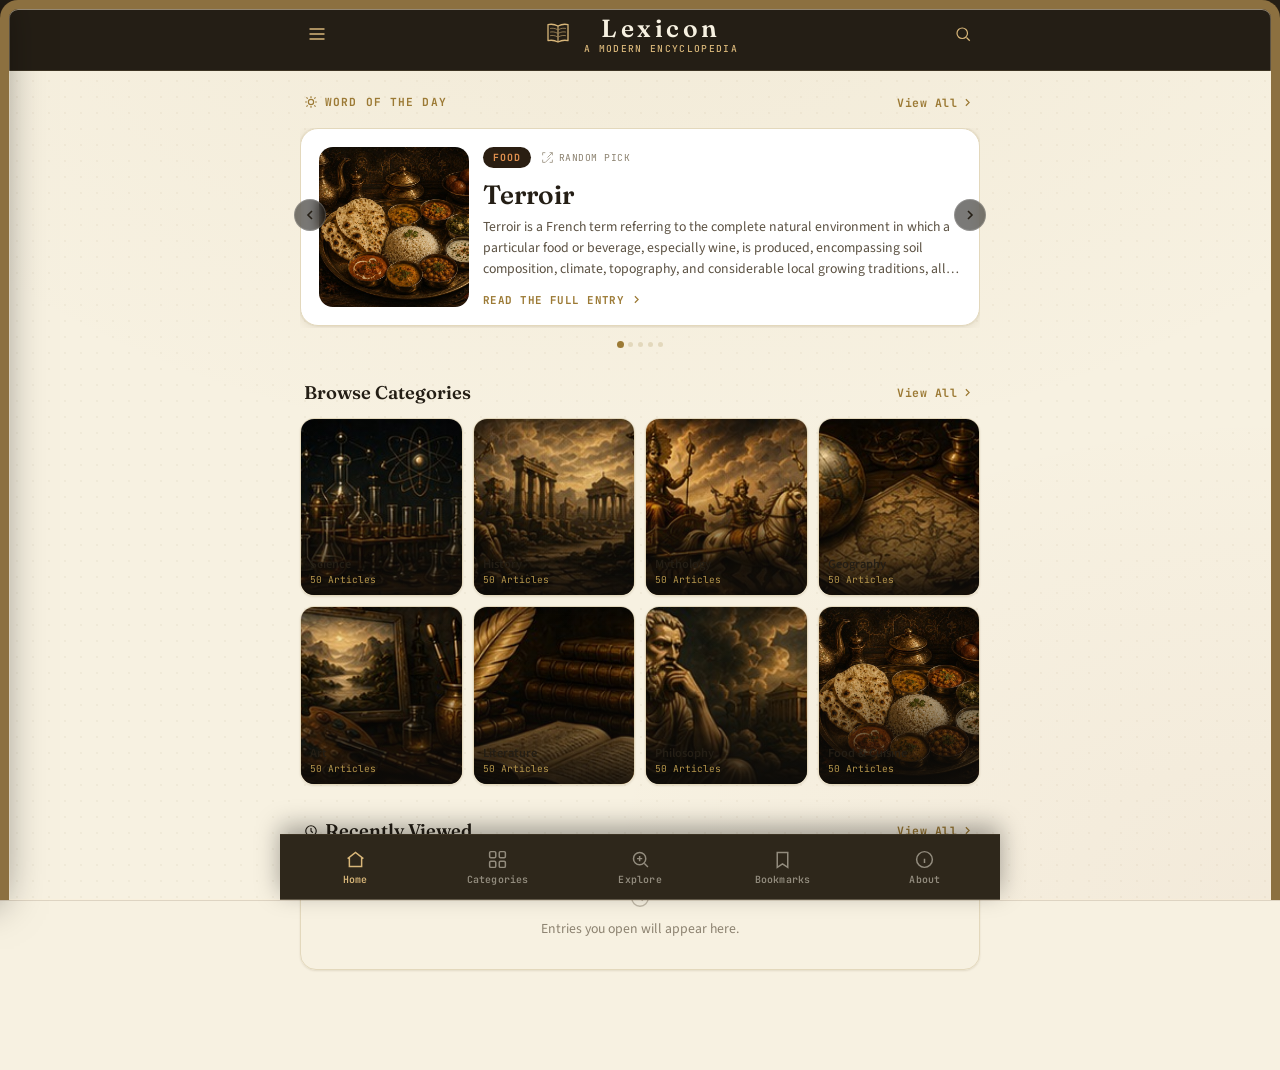
==== commit 06d78e6b: "Changed the Theme of the App" ====
--- a/index.html
+++ b/index.html
@@ -38,11 +38,6 @@
           <svg width="18" height="18" viewBox="0 0 24 24" fill="none" stroke="currentColor" stroke-width="1.6"><circle cx="11" cy="11" r="7"/><line x1="21" y1="21" x2="16.65" y2="16.65"/></svg>
         </button>
       </div>
-      <button class="topbar-search-row" id="topbar-search-trigger" aria-label="Search the encyclopedia">
-        <svg width="17" height="17" viewBox="0 0 24 24" fill="none" stroke="currentColor" stroke-width="1.8"><circle cx="11" cy="11" r="7"/><line x1="21" y1="21" x2="16.65" y2="16.65"/></svg>
-        <span class="topbar-search-placeholder">Search encyclopedia…</span>
-        <svg class="topbar-search-filter" width="16" height="16" viewBox="0 0 24 24" fill="none" stroke="currentColor" stroke-width="1.8"><path d="M4 6h16M7 12h10M10 18h4"/></svg>
-      </button>
     </header>
   </div>
 
--- a/style.css
+++ b/style.css
@@ -1,25 +1,33 @@
 /* ============================================
    LEXICON — Design Tokens
-   Fine-press library, after dark: gold leaf,
-   oxblood embers, parchment ink on black
+   Ivory Editorial: parchment pages framed by a
+   dark leather-bound chrome (header, footer, drawer)
    ============================================ */
 :root {
-  --paper:      #15130F;
-  --paper-dim:  #1A1712;
-  --paper-deep: #0E0C09;
-  --surface:    #1D1A14;
-  --surface-raised: #262119;
-  --ink:        #ECE4D3;
-  --ink-soft:   #9C9282;
-  --ink-faint:  #6B6354;
-  --oxblood:    #C2553D;
-  --oxblood-deep: #8F3D2C;
-  --gold:       #BD9D7F;
-  --gold-soft:  #D3B89C;
-  --gold-dim:   #7B614C;
-  --stone:      #4A4338;
-  --hairline:   #2C2720;
-  --hairline-soft: #221E18;
+  --paper:      #F7F1E1;
+  --paper-dim:  #2E271B;
+  --paper-deep: #241E15;
+  --surface:    #FFFFFF;
+  --surface-raised: #FFFDF7;
+  --ink:        #241E15;
+  --ink-soft:   #5B5142;
+  --ink-faint:  #8C8270;
+  --oxblood:    #8C3D2A;
+  --oxblood-deep: #6B2E20;
+  --gold:       #9C7A35;
+  --gold-soft:  #B4954C;
+  --gold-dim:   #C7B48C;
+  --stone:      #B7AC93;
+  --hairline:   #E3D8BC;
+  --hairline-soft: #ECE2CB;
+
+  /* chrome — the dark band framing header, footer nav, and the drawer */
+  --chrome-bg:        #241E15;
+  --chrome-bg-raised: #332B1D;
+  --chrome-ink:        #F7F1E1;
+  --chrome-ink-soft:   #C9BEA6;
+  --chrome-gold:       #D8B679;
+  --chrome-hairline:   #3C3323;
 
   /* category accents — jewel tones for dark surfaces */
   --acc-science:      #5FB8A0;
@@ -93,8 +101,8 @@
   --light-oxblood:    #8C3D2A;
   --light-gold:       #9C7A35;
 
-  --frame-gold: #5D4B3C;
-  --frame-gold-glow: rgba(106, 85, 48, 0.35);
+  --frame-gold: #8C7040;
+  --frame-gold-glow: rgba(140, 112, 64, 0.25);
 
   --font-display: 'Fraunces', serif;
   --font-body: 'Source Sans 3', sans-serif;
@@ -102,12 +110,12 @@
 
   --max-width: 720px;
 
-  /* elevation system — glows, not shadows */
-  --shadow-xs: 0 1px 2px rgba(0,0,0,0.4);
-  --shadow-sm: 0 2px 10px rgba(0,0,0,0.45), 0 0 0 1px rgba(212,175,106,0.04);
-  --shadow-md: 0 10px 28px rgba(0,0,0,0.5), 0 0 0 1px rgba(212,175,106,0.06);
-  --shadow-lg: 0 20px 48px rgba(0,0,0,0.6), 0 0 0 1px rgba(212,175,106,0.08);
-  --shadow-gold: 0 0 0 1px rgba(212,175,106,0.22), 0 10px 24px rgba(0,0,0,0.4), 0 0 18px rgba(212,175,106,0.08);
+  /* elevation system — soft ink shadows for a light surface */
+  --shadow-xs: 0 1px 2px rgba(80,60,20,0.12);
+  --shadow-sm: 0 2px 10px rgba(80,60,20,0.10), 0 0 0 1px rgba(140,112,64,0.06);
+  --shadow-md: 0 10px 28px rgba(80,60,20,0.14), 0 0 0 1px rgba(140,112,64,0.08);
+  --shadow-lg: 0 20px 48px rgba(80,60,20,0.18), 0 0 0 1px rgba(140,112,64,0.1);
+  --shadow-gold: 0 0 0 1px rgba(156,122,53,0.3), 0 10px 24px rgba(80,60,20,0.14), 0 0 18px rgba(156,122,53,0.12);
 }
 
 * { box-sizing: border-box; }
@@ -124,9 +132,9 @@
 
 body {
   background-image:
-    radial-gradient(circle at 1px 1px, rgba(212,175,106,0.045) 1px, transparent 0),
-    radial-gradient(ellipse 900px 560px at 50% -10%, rgba(212,175,106,0.07), transparent),
-    radial-gradient(ellipse 700px 500px at 100% 100%, rgba(194,85,61,0.05), transparent);
+    radial-gradient(circle at 1px 1px, rgba(140,112,64,0.06) 1px, transparent 0),
+    radial-gradient(ellipse 900px 560px at 50% -10%, rgba(156,122,53,0.06), transparent),
+    radial-gradient(ellipse 700px 500px at 100% 100%, rgba(140,61,42,0.04), transparent);
   background-size: 16px 16px, 100% 100%, 100% 100%;
   background-attachment: fixed, fixed, fixed;
 }
@@ -171,7 +179,8 @@
   position: sticky;
   top: 0;
   z-index: 50;
-  background: var(--paper-deep);
+  background: var(--chrome-bg);
+  border-bottom: 1px solid var(--chrome-hairline);
   padding-bottom: 2px;
 }
 
@@ -182,8 +191,7 @@
 .topbar {
   max-width: var(--max-width);
   margin: 0 auto;
-  padding: 14px 20px 14px;
-  border-bottom: 1px solid var(--hairline);
+  padding: 14px 20px;
 }
 
 .topbar-row1 {
@@ -199,11 +207,11 @@
   display: flex;
   align-items: center;
   justify-content: center;
-  color: var(--gold);
+  color: var(--chrome-gold);
   border-radius: 10px;
   transition: background 0.2s ease, color 0.2s ease;
 }
-.hamburger-btn:hover { background: var(--surface); color: var(--gold-soft); }
+.hamburger-btn:hover { background: var(--chrome-bg-raised); color: var(--chrome-ink); }
 
 .brand {
   flex: 1;
@@ -222,6 +230,7 @@
   height: 32px;
   flex-shrink: 0;
 }
+.brand-mark path { stroke: var(--chrome-gold); }
 
 .brand-text-group {
   display: flex;
@@ -235,7 +244,7 @@
   font-weight: 600;
   font-size: 1.55rem;
   letter-spacing: 0.14em;
-  color: var(--ink);
+  color: var(--chrome-ink);
 }
 
 .brand-subtitle {
@@ -244,7 +253,7 @@
   font-weight: 500;
   letter-spacing: 0.14em;
   text-transform: uppercase;
-  color: var(--gold);
+  color: var(--chrome-gold);
 }
 
 .search-btn {
@@ -254,39 +263,11 @@
   display: flex;
   align-items: center;
   justify-content: center;
-  color: var(--gold);
+  color: var(--chrome-gold);
   border-radius: 10px;
   transition: background 0.2s ease, color 0.2s ease;
 }
-.search-btn:hover { background: var(--surface); color: var(--gold-soft); }
-
-.topbar-search-row {
-  width: 100%;
-  margin-top: 16px;
-  display: flex;
-  align-items: center;
-  gap: 10px;
-  padding: 12px 16px;
-  background: var(--surface);
-  border: 1px solid var(--hairline);
-  border-radius: 14px;
-  color: var(--ink-faint);
-  text-align: left;
-  transition: border-color 0.2s ease, background 0.2s ease;
-}
-.topbar-search-row:hover {
-  border-color: var(--gold-dim);
-  background: var(--surface-raised);
-}
-.topbar-search-placeholder {
-  flex: 1;
-  font-size: 0.9rem;
-  color: var(--ink-faint);
-}
-.topbar-search-filter {
-  flex-shrink: 0;
-  color: var(--ink-faint);
-}
+.search-btn:hover { background: var(--chrome-bg-raised); color: var(--chrome-ink); }
 
 /* ============================================
    NAV DRAWER
@@ -313,7 +294,7 @@
   bottom: 0;
   width: min(78vw, 300px);
   background: var(--paper-dim);
-  border-right: 1px solid var(--hairline);
+  border-right: 1px solid var(--chrome-hairline);
   z-index: 91;
   transform: translateX(-100%);
   transition: transform 0.3s cubic-bezier(0.16, 1, 0.3, 1);
@@ -333,7 +314,7 @@
   justify-content: space-between;
   padding: 6px 10px 16px;
   margin-bottom: 6px;
-  border-bottom: 1px solid var(--hairline);
+  border-bottom: 1px solid var(--chrome-hairline);
 }
 .nav-drawer-title {
   font-family: var(--font-mono);
@@ -341,7 +322,7 @@
   font-weight: 700;
   letter-spacing: 0.1em;
   text-transform: uppercase;
-  color: var(--gold);
+  color: var(--chrome-gold);
 }
 .nav-drawer-close {
   width: 28px;
@@ -349,10 +330,10 @@
   display: flex;
   align-items: center;
   justify-content: center;
-  color: var(--ink-soft);
+  color: var(--chrome-ink-soft);
   border-radius: 8px;
 }
-.nav-drawer-close:hover { background: var(--surface); color: var(--gold); }
+.nav-drawer-close:hover { background: var(--chrome-bg-raised); color: var(--chrome-ink); }
 
 .nav-drawer-item {
   display: flex;
@@ -362,11 +343,11 @@
   border-radius: 10px;
   font-size: 0.95rem;
   font-weight: 500;
-  color: var(--ink);
+  color: var(--chrome-ink);
   text-align: left;
 }
-.nav-drawer-item svg { color: var(--gold); flex-shrink: 0; }
-.nav-drawer-item:hover { background: var(--surface); }
+.nav-drawer-item svg { color: var(--chrome-gold); flex-shrink: 0; }
+.nav-drawer-item:hover { background: var(--chrome-bg-raised); }
 
 /* ============================================
    MAIN / VIEWS
@@ -1562,7 +1543,7 @@
   max-width: var(--max-width);
   margin: 0 auto;
   background: var(--paper-dim);
-  border-top: 1px solid var(--hairline);
+  border-top: 1px solid var(--chrome-hairline);
   padding: 8px 4px calc(8px + env(safe-area-inset-bottom));
   box-shadow: 0 -8px 24px rgba(0,0,0,0.35);
 }
@@ -1574,7 +1555,7 @@
   align-items: center;
   gap: 3px;
   padding: 6px 2px;
-  color: var(--ink-faint);
+  color: rgba(247,241,225,0.5);
   border-radius: 10px;
   transition: color 0.2s ease;
 }
@@ -1584,8 +1565,8 @@
   font-weight: 600;
   letter-spacing: 0.02em;
 }
-.bottom-nav-item:hover { color: var(--ink-soft); }
-.bottom-nav-item.active { color: var(--gold); }
+.bottom-nav-item:hover { color: var(--chrome-ink-soft); }
+.bottom-nav-item.active { color: var(--chrome-gold); }
 
 /* ============================================
    ABOUT VIEW
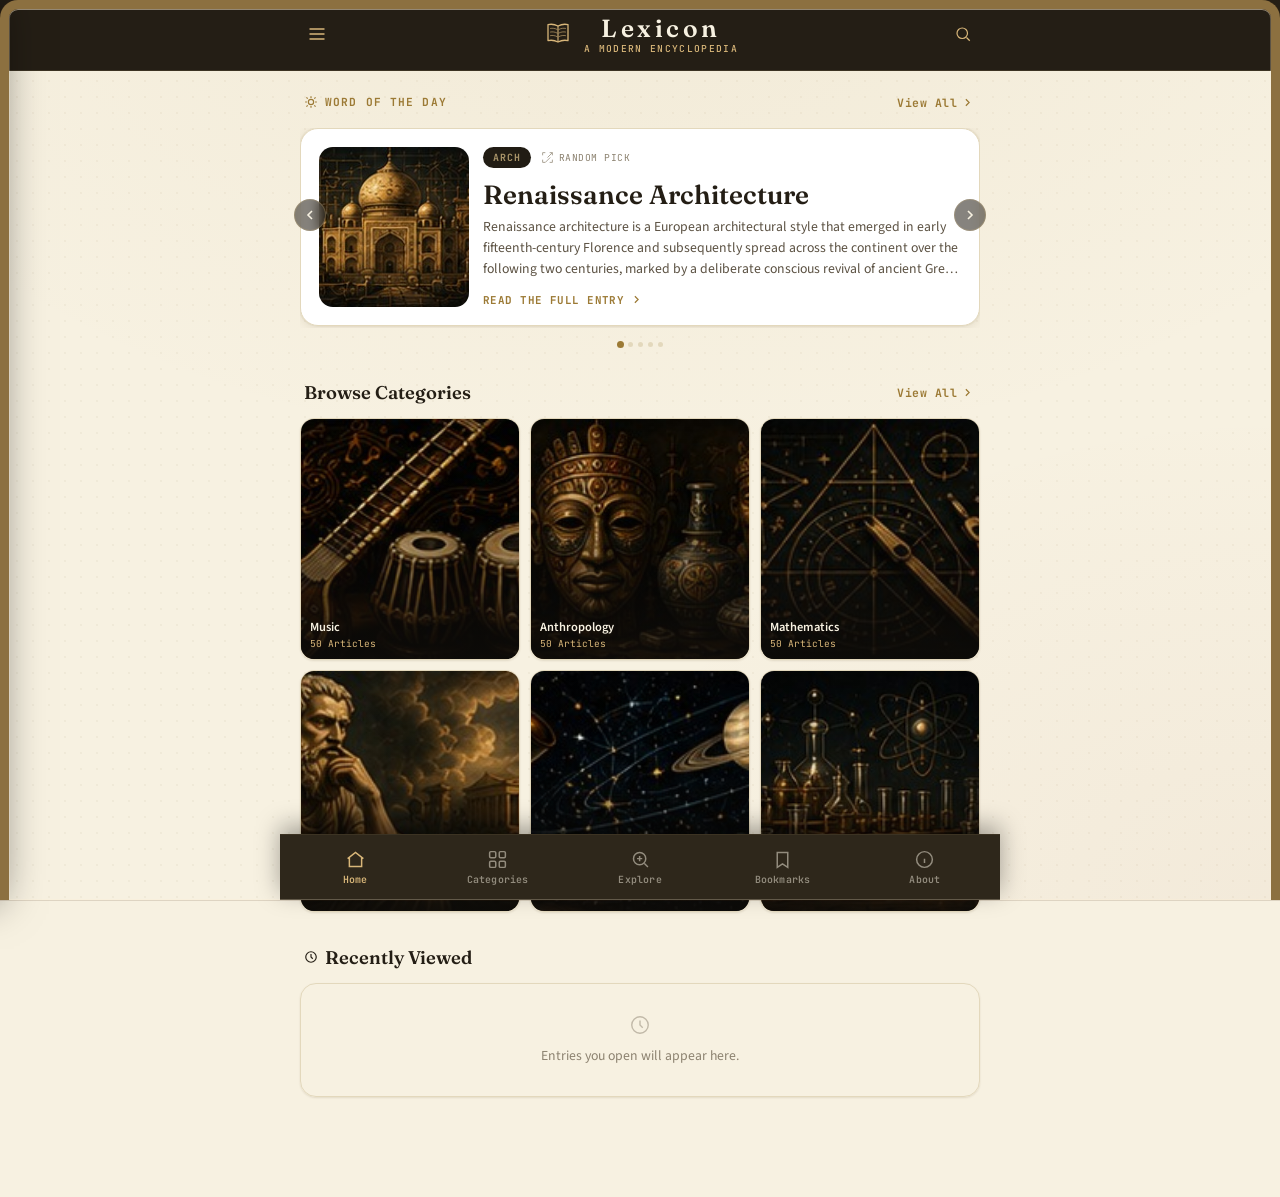
==== commit 90a8d423: "Adding more entries to categories" ====
--- a/index.html
+++ b/index.html
@@ -64,7 +64,7 @@
     </button>
     <button class="nav-drawer-item" data-nav="bookmarks">
       <svg width="18" height="18" viewBox="0 0 24 24" fill="none" stroke="currentColor" stroke-width="1.7"><path d="M6 4h12v17l-6-4-6 4V4z"/></svg>
-      Recently Viewed
+      Bookmarks
     </button>
     <button class="nav-drawer-item" data-nav="about">
       <svg width="18" height="18" viewBox="0 0 24 24" fill="none" stroke="currentColor" stroke-width="1.7"><circle cx="12" cy="12" r="9"/><path d="M12 11v5M12 8h.01"/></svg>
@@ -106,9 +106,6 @@
             <svg width="14" height="14" viewBox="0 0 24 24" fill="none" stroke="currentColor" stroke-width="2"><circle cx="12" cy="12" r="9"/><path d="M12 7v5l3 3"/></svg>
             Recently Viewed
           </p>
-          <button class="home-view-all" data-nav="bookmarks">View All
-            <svg width="13" height="13" viewBox="0 0 24 24" fill="none" stroke="currentColor" stroke-width="2.2"><path d="M9 18l6-6-6-6"/></svg>
-          </button>
         </div>
         <div class="recent-list-frame">
           <div class="recent-list" id="recent-list">
@@ -117,6 +114,23 @@
           <div class="recent-empty-state" id="recent-empty-state">
             <svg width="22" height="22" viewBox="0 0 24 24" fill="none" stroke="currentColor" stroke-width="1.5"><circle cx="12" cy="12" r="9"/><path d="M12 7v5l3 3"/></svg>
             <p>Entries you open will appear here.</p>
+          </div>
+        </div>
+      </div>
+    </section>
+
+    <!-- BOOKMARKS VIEW -->
+    <section id="view-bookmarks" class="view">
+      <div class="content-wrap bookmarks-wrap">
+        <h1 class="bookmarks-title">Bookmarks</h1>
+        <p class="bookmarks-subtitle">Entries you've saved for later.</p>
+        <div class="recent-list-frame">
+          <div class="recent-list" id="bookmarks-list">
+            <!-- bookmarked entries injected here -->
+          </div>
+          <div class="recent-empty-state" id="bookmarks-empty-state">
+            <svg width="22" height="22" viewBox="0 0 24 24" fill="none" stroke="currentColor" stroke-width="1.5"><path d="M6 4h12v17l-6-4-6 4V4z"/></svg>
+            <p>Tap the bookmark icon on any entry to save it here.</p>
           </div>
         </div>
       </div>
@@ -171,6 +185,9 @@
               <span class="back-btn-icon"><svg width="15" height="15" viewBox="0 0 24 24" fill="none" stroke="currentColor" stroke-width="2.5"><path d="M15 18l-6-6 6-6"/></svg></span>
               Back
             </button>
+            <button class="entry-page-bookmark-btn" id="entry-page-bookmark-btn" aria-label="Bookmark this entry" aria-pressed="false">
+              <svg width="19" height="19" viewBox="0 0 24 24" fill="none" stroke="currentColor" stroke-width="1.8"><path d="M6 4h12v17l-6-4-6 4V4z"/></svg>
+            </button>
           </div>
           <div class="entry-page-sheet-inner">
             <div class="entry-page-content" id="entry-page-content"></div>
--- a/style.css
+++ b/style.css
@@ -576,7 +576,7 @@
 .az-rail-letter {
   font-family: var(--font-mono);
   font-size: 0.56rem;
-  font-weight: 600;
+  font-weight: 800;
   width: 17px;
   height: 13px;
   display: flex;
@@ -669,18 +669,20 @@
 }
 
 .category-icon {
-  width: 46px;
-  height: 46px;
+  width: 56px;
+  height: 56px;
   border-radius: 13px;
-  display: flex;
-  align-items: center;
-  justify-content: center;
   flex-shrink: 0;
-  font-family: var(--font-display);
-  font-style: italic;
-  font-weight: 600;
-  font-size: 1.3rem;
+  overflow: hidden;
   box-shadow: inset 0 1px 1px rgba(255,255,255,0.06), var(--shadow-xs);
+  background: var(--paper-dim);
+}
+
+.category-icon img {
+  width: 100%;
+  height: 100%;
+  object-fit: cover;
+  display: block;
 }
 
 .category-info { min-width: 0; }
@@ -711,65 +713,35 @@
 }
 
 /* per-category accent coding */
-.accent-science .category-icon { background: var(--acc-science-bg); color: var(--acc-science); }
 .accent-science .category-count { background: var(--acc-science-bg); color: var(--acc-science); }
-.accent-mythology .category-icon { background: var(--acc-mythology-bg); color: var(--acc-mythology); }
 .accent-mythology .category-count { background: var(--acc-mythology-bg); color: var(--acc-mythology); }
-.accent-art .category-icon { background: var(--acc-art-bg); color: var(--acc-art); }
 .accent-art .category-count { background: var(--acc-art-bg); color: var(--acc-art); }
-.accent-history .category-icon { background: var(--acc-history-bg); color: var(--acc-history); }
 .accent-history .category-count { background: var(--acc-history-bg); color: var(--acc-history); }
-.accent-geography .category-icon { background: var(--acc-geography-bg); color: var(--acc-geography); }
 .accent-geography .category-count { background: var(--acc-geography-bg); color: var(--acc-geography); }
-.accent-philosophy .category-icon { background: var(--acc-philosophy-bg); color: var(--acc-philosophy); }
 .accent-philosophy .category-count { background: var(--acc-philosophy-bg); color: var(--acc-philosophy); }
-.accent-literature .category-icon { background: var(--acc-literature-bg); color: var(--acc-literature); }
 .accent-literature .category-count { background: var(--acc-literature-bg); color: var(--acc-literature); }
-.accent-music .category-icon { background: var(--acc-music-bg); color: var(--acc-music); }
 .accent-music .category-count { background: var(--acc-music-bg); color: var(--acc-music); }
-.accent-technology .category-icon { background: var(--acc-technology-bg); color: var(--acc-technology); }
 .accent-technology .category-count { background: var(--acc-technology-bg); color: var(--acc-technology); }
-.accent-psychology .category-icon { background: var(--acc-psychology-bg); color: var(--acc-psychology); }
 .accent-psychology .category-count { background: var(--acc-psychology-bg); color: var(--acc-psychology); }
-.accent-biology .category-icon { background: var(--acc-biology-bg); color: var(--acc-biology); }
 .accent-biology .category-count { background: var(--acc-biology-bg); color: var(--acc-biology); }
-.accent-astronomy .category-icon { background: var(--acc-astronomy-bg); color: var(--acc-astronomy); }
 .accent-astronomy .category-count { background: var(--acc-astronomy-bg); color: var(--acc-astronomy); }
-.accent-economics .category-icon { background: var(--acc-economics-bg); color: var(--acc-economics); }
 .accent-economics .category-count { background: var(--acc-economics-bg); color: var(--acc-economics); }
-.accent-politics .category-icon { background: var(--acc-politics-bg); color: var(--acc-politics); }
 .accent-politics .category-count { background: var(--acc-politics-bg); color: var(--acc-politics); }
-.accent-religion .category-icon { background: var(--acc-religion-bg); color: var(--acc-religion); }
 .accent-religion .category-count { background: var(--acc-religion-bg); color: var(--acc-religion); }
-.accent-architecture .category-icon { background: var(--acc-architecture-bg); color: var(--acc-architecture); }
 .accent-architecture .category-count { background: var(--acc-architecture-bg); color: var(--acc-architecture); }
-.accent-film .category-icon { background: var(--acc-film-bg); color: var(--acc-film); }
 .accent-film .category-count { background: var(--acc-film-bg); color: var(--acc-film); }
-.accent-sports .category-icon { background: var(--acc-sports-bg); color: var(--acc-sports); }
 .accent-sports .category-count { background: var(--acc-sports-bg); color: var(--acc-sports); }
-.accent-food .category-icon { background: var(--acc-food-bg); color: var(--acc-food); }
 .accent-food .category-count { background: var(--acc-food-bg); color: var(--acc-food); }
-.accent-fashion .category-icon { background: var(--acc-fashion-bg); color: var(--acc-fashion); }
 .accent-fashion .category-count { background: var(--acc-fashion-bg); color: var(--acc-fashion); }
-.accent-medicine .category-icon { background: var(--acc-medicine-bg); color: var(--acc-medicine); }
 .accent-medicine .category-count { background: var(--acc-medicine-bg); color: var(--acc-medicine); }
-.accent-mathematics .category-icon { background: var(--acc-mathematics-bg); color: var(--acc-mathematics); }
 .accent-mathematics .category-count { background: var(--acc-mathematics-bg); color: var(--acc-mathematics); }
-.accent-law .category-icon { background: var(--acc-law-bg); color: var(--acc-law); }
 .accent-law .category-count { background: var(--acc-law-bg); color: var(--acc-law); }
-.accent-linguistics .category-icon { background: var(--acc-linguistics-bg); color: var(--acc-linguistics); }
 .accent-linguistics .category-count { background: var(--acc-linguistics-bg); color: var(--acc-linguistics); }
-.accent-nature .category-icon { background: var(--acc-nature-bg); color: var(--acc-nature); }
 .accent-nature .category-count { background: var(--acc-nature-bg); color: var(--acc-nature); }
-.accent-warfare .category-icon { background: var(--acc-warfare-bg); color: var(--acc-warfare); }
 .accent-warfare .category-count { background: var(--acc-warfare-bg); color: var(--acc-warfare); }
-.accent-anthropology .category-icon { background: var(--acc-anthropology-bg); color: var(--acc-anthropology); }
 .accent-anthropology .category-count { background: var(--acc-anthropology-bg); color: var(--acc-anthropology); }
-.accent-chemistry .category-icon { background: var(--acc-chemistry-bg); color: var(--acc-chemistry); }
 .accent-chemistry .category-count { background: var(--acc-chemistry-bg); color: var(--acc-chemistry); }
-.accent-exploration .category-icon { background: var(--acc-exploration-bg); color: var(--acc-exploration); }
 .accent-exploration .category-count { background: var(--acc-exploration-bg); color: var(--acc-exploration); }
-.accent-folklore .category-icon { background: var(--acc-folklore-bg); color: var(--acc-folklore); }
 .accent-folklore .category-count { background: var(--acc-folklore-bg); color: var(--acc-folklore); }
 
 /* ============================================
@@ -1039,10 +1011,10 @@
 }
 .home-view-all:hover { gap: 7px; opacity: 0.85; }
 
-/* Home category grid: photo tiles, 4-across on larger phones, 2x rows */
+/* Home category grid: 6 curated tiles, 3-across, reshuffled on every load */
 .home-category-grid {
   display: grid;
-  grid-template-columns: repeat(4, 1fr);
+  grid-template-columns: repeat(3, 1fr);
   gap: 10px;
 }
 @media (max-width: 420px) {
@@ -1089,14 +1061,14 @@
   font-family: var(--font-body);
   font-size: 0.78rem;
   font-weight: 600;
-  color: var(--ink);
+  color: var(--chrome-ink);
   line-height: 1.15;
 }
 .home-category-card-count {
   display: block;
   font-family: var(--font-mono);
   font-size: 0.6rem;
-  color: var(--gold-soft);
+  color: var(--chrome-gold);
   margin-top: 2px;
 }
 
@@ -1130,9 +1102,9 @@
   display: flex;
   align-items: center;
   justify-content: center;
-  background: rgba(14,12,9,0.55);
-  color: var(--ink);
-  border: 1px solid rgba(255,255,255,0.18);
+  background: rgba(36,30,21,0.55);
+  color: var(--chrome-ink);
+  border: 1px solid rgba(216,182,121,0.25);
   backdrop-filter: blur(6px);
   -webkit-backdrop-filter: blur(6px);
   cursor: pointer;
@@ -1140,8 +1112,8 @@
   transition: background 0.2s ease, color 0.2s ease;
 }
 .featured-nav-btn:hover {
-  background: rgba(14,12,9,0.8);
-  color: var(--gold-soft);
+  background: rgba(36,30,21,0.78);
+  color: var(--chrome-gold);
 }
 .featured-nav-prev { left: -6px; }
 .featured-nav-next { right: -6px; }
@@ -1427,23 +1399,54 @@
   position: absolute;
   top: 14px;
   left: 14px;
-  background: rgba(14,12,9,0.55);
-  color: var(--ink);
-  border-color: rgba(255,255,255,0.18);
+  background: rgba(36,30,21,0.55);
+  color: var(--chrome-ink);
+  border-color: rgba(216,182,121,0.25);
   backdrop-filter: blur(6px);
   -webkit-backdrop-filter: blur(6px);
 }
 .back-btn-overlay .back-btn-icon {
-  background: rgba(255,255,255,0.16);
-  color: var(--ink);
+  background: rgba(216,182,121,0.2);
+  color: var(--chrome-ink);
 }
 .back-btn-overlay:hover {
-  background: rgba(14,12,9,0.75);
-  color: var(--gold-soft);
-  border-color: rgba(255,255,255,0.3);
+  background: rgba(36,30,21,0.78);
+  color: var(--chrome-gold);
+  border-color: rgba(216,182,121,0.4);
 }
 .back-btn-overlay:hover .back-btn-icon {
-  background: rgba(255,255,255,0.26);
+  background: rgba(216,182,121,0.32);
+}
+
+.entry-page-bookmark-btn {
+  position: absolute;
+  top: 14px;
+  right: 14px;
+  width: 38px;
+  height: 38px;
+  display: flex;
+  align-items: center;
+  justify-content: center;
+  border-radius: 50%;
+  background: rgba(36,30,21,0.55);
+  color: var(--chrome-ink);
+  border: 1px solid rgba(216,182,121,0.25);
+  backdrop-filter: blur(6px);
+  -webkit-backdrop-filter: blur(6px);
+  transition: background 0.2s ease, color 0.2s ease, border-color 0.2s ease, transform 0.15s ease;
+}
+.entry-page-bookmark-btn:hover {
+  background: rgba(36,30,21,0.78);
+  border-color: rgba(216,182,121,0.4);
+}
+.entry-page-bookmark-btn:active {
+  transform: scale(0.92);
+}
+.entry-page-bookmark-btn.saved {
+  color: var(--chrome-gold);
+}
+.entry-page-bookmark-btn.saved svg {
+  fill: currentColor;
 }
 
 .entry-page-sheet-inner {
@@ -1586,6 +1589,25 @@
   line-height: 1.7;
   color: var(--ink-soft);
   margin: 0 0 16px;
+}
+
+/* ============================================
+   BOOKMARKS VIEW
+   ============================================ */
+.bookmarks-wrap {
+  padding-top: 28px;
+}
+.bookmarks-title {
+  font-family: var(--font-display);
+  font-size: 1.9rem;
+  font-weight: 600;
+  color: var(--ink);
+  margin: 0 0 6px;
+}
+.bookmarks-subtitle {
+  font-size: 0.92rem;
+  color: var(--ink-faint);
+  margin: 0 0 20px;
 }
 
 /* ============================================
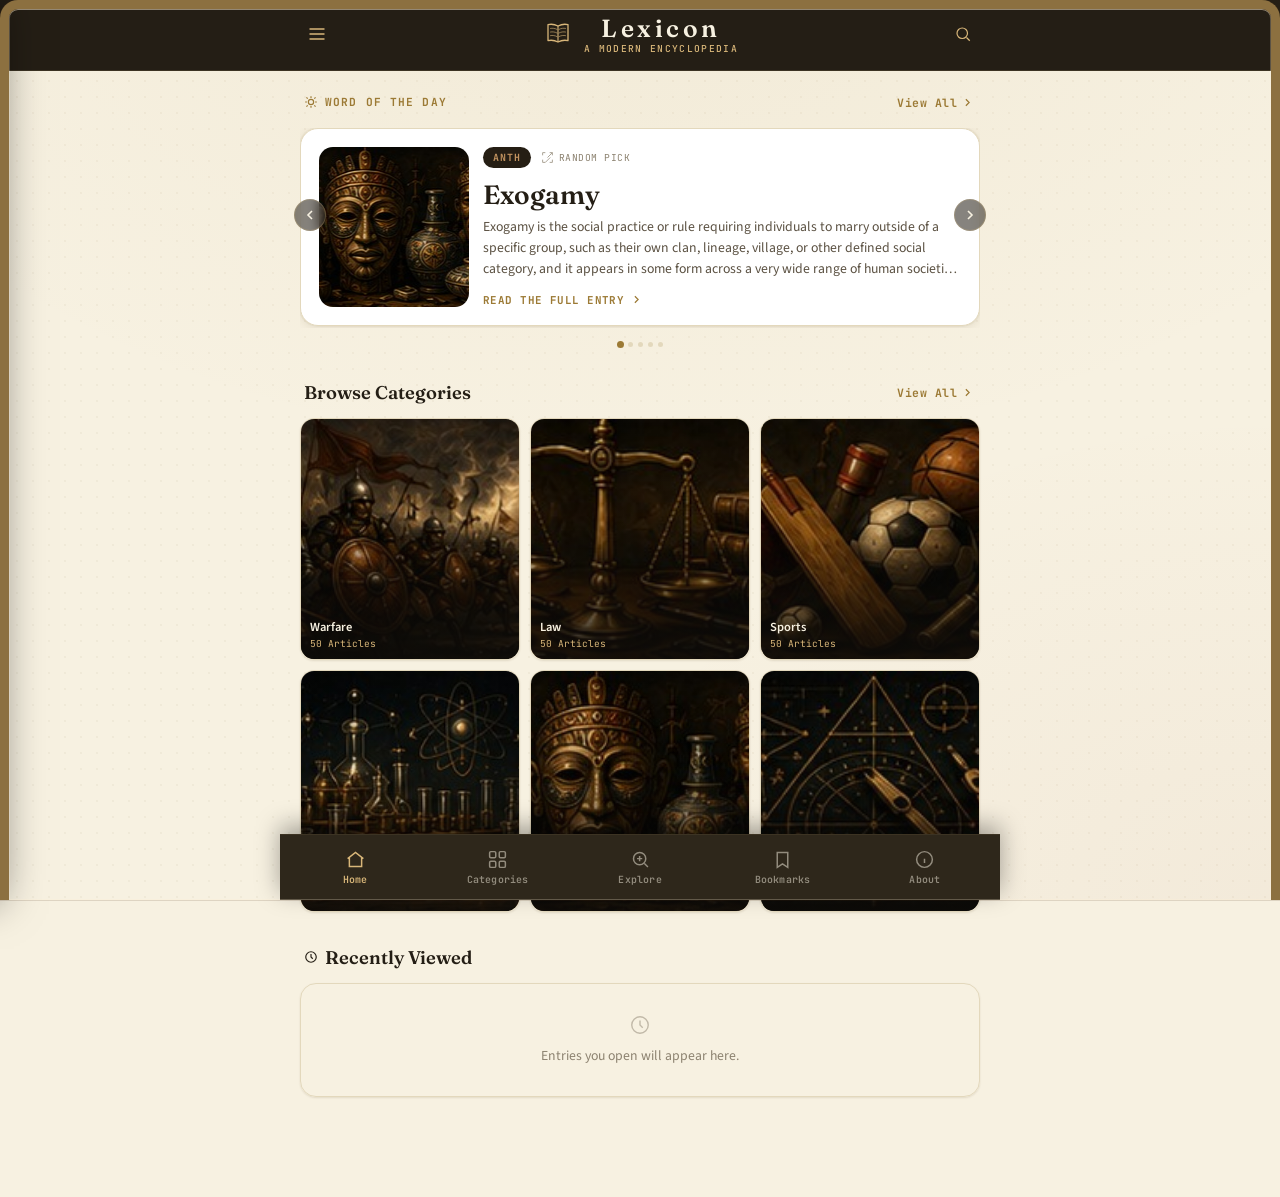
==== commit c5bfe77c: "Adding features to listen to the entry descriptions" ====
--- a/index.html
+++ b/index.html
@@ -148,7 +148,7 @@
     <!-- A-Z VIEW -->
     <section id="view-atoz" class="view">
       <div class="content-wrap">
-        <div class="list-pane" id="entry-list"></div>
+        <div class="list-pane list-pane-cards" id="entry-list"></div>
       </div>
       <!-- Signature element: dictionary thumb-index rail -->
       <nav class="az-rail" id="az-rail" aria-label="Jump to letter"></nav>
@@ -163,15 +163,35 @@
     <!-- CATEGORY DETAIL (A-Z within one category) -->
     <section id="view-category-detail" class="view">
       <div class="category-detail-header">
-        <button class="back-btn" id="back-to-categories">
-          <span class="back-btn-icon"><svg width="15" height="15" viewBox="0 0 24 24" fill="none" stroke="currentColor" stroke-width="2.5"><path d="M15 18l-6-6 6-6"/></svg></span>
-          Categories
-        </button>
-        <h1 class="category-detail-title" id="category-detail-title"></h1>
-        <p class="category-detail-desc" id="category-detail-desc"></p>
+        <div class="category-hero">
+          <img id="category-detail-hero-img" src="" alt="">
+          <div class="category-hero-scrim"></div>
+          <button class="back-btn back-btn-overlay" id="back-to-categories">
+            <span class="back-btn-icon"><svg width="15" height="15" viewBox="0 0 24 24" fill="none" stroke="currentColor" stroke-width="2.5"><path d="M15 18l-6-6 6-6"/></svg></span>
+            Categories
+          </button>
+          <div class="category-hero-content">
+            <span class="category-hero-tag" id="category-detail-tag"></span>
+            <h1 class="category-detail-title" id="category-detail-title"></h1>
+          </div>
+        </div>
+        <div class="category-detail-body">
+          <p class="category-detail-desc" id="category-detail-desc"></p>
+          <div class="category-detail-stats">
+            <span class="category-detail-stat">
+              <svg width="14" height="14" viewBox="0 0 24 24" fill="none" stroke="currentColor" stroke-width="1.8"><path d="M4 5.5C6 4.5 9 4.5 12 6c3-1.5 6-1.5 8-0.5v13c-2-1-5-1-8 0.5-3-1.5-6-1.5-8-0.5z"/></svg>
+              <span id="category-detail-count"></span> entries
+            </span>
+            <span class="category-detail-stat-divider"></span>
+            <span class="category-detail-stat">
+              <svg width="14" height="14" viewBox="0 0 24 24" fill="none" stroke="currentColor" stroke-width="1.8"><path d="M4 4h16M4 12h16M4 20h16"/></svg>
+              A – Z index
+            </span>
+          </div>
+        </div>
       </div>
       <div class="content-wrap">
-        <div class="list-pane" id="category-entry-list"></div>
+        <div class="list-pane list-pane-cards" id="category-entry-list"></div>
       </div>
     </section>
 
@@ -185,6 +205,10 @@
               <span class="back-btn-icon"><svg width="15" height="15" viewBox="0 0 24 24" fill="none" stroke="currentColor" stroke-width="2.5"><path d="M15 18l-6-6 6-6"/></svg></span>
               Back
             </button>
+            <button class="entry-page-listen-btn" id="entry-page-listen-btn" aria-label="Listen to this entry" aria-pressed="false">
+              <svg class="icon-listen" width="18" height="18" viewBox="0 0 24 24" fill="none" stroke="currentColor" stroke-width="1.8"><path d="M4 9v6h4l5 5V4L8 9H4z"/><path d="M16.5 8.5a5 5 0 0 1 0 7"/><path d="M19 6a8.5 8.5 0 0 1 0 12"/></svg>
+              <svg class="icon-stop" width="18" height="18" viewBox="0 0 24 24" fill="none" stroke="currentColor" stroke-width="1.8" hidden><rect x="6" y="6" width="12" height="12" rx="2"/></svg>
+            </button>
             <button class="entry-page-bookmark-btn" id="entry-page-bookmark-btn" aria-label="Bookmark this entry" aria-pressed="false">
               <svg width="19" height="19" viewBox="0 0 24 24" fill="none" stroke="currentColor" stroke-width="1.8"><path d="M6 4h12v17l-6-4-6 4V4z"/></svg>
             </button>
--- a/style.css
+++ b/style.css
@@ -386,6 +386,168 @@
   padding-right: 34px; /* room to breathe before the rail */
 }
 
+.list-pane-cards {
+  padding-right: 34px;
+  padding-top: 22px;
+}
+
+/* Explore card — richer card version of .entry-row with a linked
+   thumbnail image, tag pill, and a read-time / badge meta row. */
+.explore-card {
+  align-items: flex-start;
+  gap: 12px;
+  padding: 14px;
+  background: var(--surface);
+  border: 1px solid var(--hairline);
+  border-radius: 16px;
+  box-shadow: var(--shadow-sm);
+  /* The Explore list holds ~1,900 image cards. Because .view toggles
+     with display:none/block, the whole subtree re-enters the render
+     tree every time you navigate back here, which without this hint
+     forces the browser to lay out and paint all of them at once (the
+     visible lag on Back). content-visibility:auto tells the browser
+     to skip layout/paint for cards that are off-screen and only do
+     the work for what's actually in the viewport; contain-intrinsic-size
+     gives it a placeholder size to use for off-screen cards so the
+     scrollbar/rail don't jump around as you scroll. */
+  content-visibility: auto;
+  contain-intrinsic-size: auto 500px auto 132px;
+}
+
+.list-pane-cards .entry-row.explore-card + .entry-row.explore-card {
+  margin-top: 12px;
+}
+
+.explore-card:hover,
+.explore-card:focus-visible {
+  transform: translateY(-2px);
+  box-shadow: var(--shadow-md);
+  border-color: var(--gold-dim);
+  outline: none;
+}
+
+.explore-card .entry-dot {
+  margin-top: 6px;
+}
+
+.explore-card-image {
+  flex-shrink: 0;
+  width: 84px;
+  height: 84px;
+  border-radius: 12px;
+  overflow: hidden;
+  background: var(--paper-dim);
+}
+
+.explore-card-image img {
+  width: 100%;
+  height: 100%;
+  object-fit: cover;
+  display: block;
+}
+
+.explore-card-body {
+  flex: 1;
+  min-width: 0;
+}
+
+.explore-card-top {
+  display: flex;
+  align-items: baseline;
+  flex-wrap: wrap;
+  gap: 8px;
+  margin-bottom: 4px;
+}
+
+.explore-card-headword {
+  font-family: var(--font-display);
+  font-size: 1.15rem;
+  font-weight: 600;
+  color: var(--ink);
+  line-height: 1.2;
+}
+
+.explore-card-tag {
+  font-family: var(--font-mono);
+  font-size: 0.6rem;
+  font-weight: 700;
+  text-transform: uppercase;
+  letter-spacing: 0.08em;
+  border-radius: 100px;
+  padding: 3px 9px;
+  flex-shrink: 0;
+}
+
+.explore-card-desc {
+  font-size: 0.85rem;
+  line-height: 1.5;
+  color: var(--ink-soft);
+  margin: 0 0 10px;
+  display: -webkit-box;
+  -webkit-line-clamp: 2;
+  -webkit-box-orient: vertical;
+  overflow: hidden;
+}
+
+.explore-card-meta {
+  display: flex;
+  align-items: center;
+  flex-wrap: wrap;
+  row-gap: 6px;
+  column-gap: 12px;
+}
+
+.explore-card-meta-item {
+  display: inline-flex;
+  align-items: center;
+  gap: 5px;
+  font-size: 0.72rem;
+  color: var(--ink-faint);
+  white-space: nowrap;
+}
+
+.explore-card-meta-readmore {
+  color: var(--gold);
+  font-weight: 600;
+}
+
+.explore-card-badge {
+  display: inline-flex;
+  align-items: center;
+  gap: 5px;
+  font-size: 0.72rem;
+  font-weight: 600;
+  color: var(--gold);
+  white-space: nowrap;
+}
+
+.explore-card-chevron {
+  flex-shrink: 0;
+  align-self: center;
+  width: 34px;
+  height: 34px;
+  border-radius: 50%;
+  border: none;
+  background: var(--paper);
+  color: var(--ink-soft);
+  display: flex;
+  align-items: center;
+  justify-content: center;
+  transition: transform 0.25s ease, color 0.25s ease, background 0.25s ease;
+}
+
+.explore-card:hover .explore-card-chevron {
+  transform: translateX(2px);
+  color: var(--gold);
+  background: var(--paper-dim);
+}
+
+@media (max-width: 420px) {
+  .explore-eyebrow { font-size: 1.6rem; }
+  .explore-card-image { width: 68px; height: 68px; }
+  .explore-card-headword { font-size: 1.02rem; }
+}
+
 .letter-group-heading {
   display: flex;
   align-items: baseline;
@@ -749,20 +911,64 @@
    ============================================ */
 .category-detail-header {
   max-width: var(--max-width);
-  margin: 0 auto;
-  padding: 14px 20px 22px;
+  margin: 0 auto 8px;
   border-bottom: 1px solid var(--hairline);
-  margin-bottom: 8px;
+}
+
+.category-hero {
   position: relative;
-}
-
-.category-detail-title {
+  width: 100%;
+  aspect-ratio: 20 / 9;
+  overflow: hidden;
+  background: var(--paper-deep);
+}
+
+.category-hero img {
+  width: 100%;
+  height: 100%;
+  object-fit: cover;
+  display: block;
+  transform: scale(1.03);
+}
+
+.category-hero-scrim {
+  position: absolute;
+  inset: 0;
+  background: linear-gradient(180deg, rgba(21,19,15,0.12) 0%, rgba(21,19,15,0.28) 45%, rgba(21,19,15,0.94) 100%);
+}
+
+.category-hero-content {
+  position: absolute;
+  left: 20px;
+  right: 20px;
+  bottom: 16px;
+}
+
+.category-hero-tag {
+  display: inline-flex;
+  align-items: center;
+  font-family: var(--font-mono);
+  font-size: 0.66rem;
+  font-weight: 700;
+  letter-spacing: 0.08em;
+  text-transform: uppercase;
+  padding: 4px 11px;
+  border-radius: 100px;
+  background: rgba(21,19,15,0.5);
+  border: 1px solid currentColor;
+  backdrop-filter: blur(6px);
+  -webkit-backdrop-filter: blur(6px);
+  margin-bottom: 10px;
+}
+
+.category-hero-content .category-detail-title {
   font-family: var(--font-display);
-  font-size: 2.3rem;
-  font-weight: 600;
-  margin: 20px 0 8px;
-  position: relative;
-  color: var(--ink);
+  font-size: 2.1rem;
+  font-weight: 600;
+  color: var(--chrome-ink);
+  margin: 0;
+  line-height: 1.1;
+  text-shadow: 0 2px 20px rgba(0,0,0,0.5);
 }
 
 .category-detail-title::after {
@@ -771,17 +977,56 @@
   width: 36px;
   height: 3px;
   background: linear-gradient(90deg, var(--gold), var(--oxblood));
-  margin-top: 10px;
+  margin-top: 12px;
   border-radius: 2px;
-  box-shadow: 0 0 12px rgba(212,175,106,0.4);
+  box-shadow: 0 0 12px rgba(212,175,106,0.5);
+}
+
+.category-detail-body {
+  max-width: var(--max-width);
+  margin: 0 auto;
+  padding: 16px 20px 18px;
 }
 
 .category-detail-desc {
   font-size: 0.94rem;
   color: var(--ink-soft);
-  margin: 0;
+  margin: 0 0 14px;
   line-height: 1.55;
-  max-width: 480px;
+  max-width: 500px;
+}
+
+.category-detail-stats {
+  display: flex;
+  align-items: center;
+  gap: 14px;
+  flex-wrap: wrap;
+}
+
+.category-detail-stat {
+  display: inline-flex;
+  align-items: center;
+  gap: 6px;
+  font-family: var(--font-mono);
+  font-size: 0.72rem;
+  font-weight: 600;
+  letter-spacing: 0.02em;
+  color: var(--ink-faint);
+}
+
+.category-detail-stat svg {
+  color: var(--gold);
+  flex-shrink: 0;
+}
+
+.category-detail-stat-divider {
+  width: 1px;
+  height: 14px;
+  background: var(--hairline);
+}
+
+@media (max-width: 420px) {
+  .category-hero-content .category-detail-title { font-size: 1.7rem; }
 }
 
 /* ============================================
@@ -1416,6 +1661,45 @@
 }
 .back-btn-overlay:hover .back-btn-icon {
   background: rgba(216,182,121,0.32);
+}
+
+.entry-page-listen-btn {
+  position: absolute;
+  top: 14px;
+  right: 60px;
+  width: 38px;
+  height: 38px;
+  display: flex;
+  align-items: center;
+  justify-content: center;
+  border-radius: 50%;
+  background: rgba(36,30,21,0.55);
+  color: var(--chrome-ink);
+  border: 1px solid rgba(216,182,121,0.25);
+  backdrop-filter: blur(6px);
+  -webkit-backdrop-filter: blur(6px);
+  transition: background 0.2s ease, color 0.2s ease, border-color 0.2s ease, transform 0.15s ease;
+}
+.entry-page-listen-btn:hover {
+  background: rgba(36,30,21,0.78);
+  border-color: rgba(216,182,121,0.4);
+}
+.entry-page-listen-btn:active {
+  transform: scale(0.92);
+}
+.entry-page-listen-btn .icon-stop { display: none; }
+.entry-page-listen-btn.speaking {
+  color: var(--chrome-gold);
+  background: rgba(36,30,21,0.78);
+  border-color: rgba(216,182,121,0.5);
+  animation: listenPulse 1.6s ease-in-out infinite;
+}
+.entry-page-listen-btn.speaking .icon-listen { display: none; }
+.entry-page-listen-btn.speaking .icon-stop { display: block; }
+
+@keyframes listenPulse {
+  0%, 100% { box-shadow: 0 0 0 0 rgba(216,182,121,0.35); }
+  50% { box-shadow: 0 0 0 6px rgba(216,182,121,0); }
 }
 
 .entry-page-bookmark-btn {
